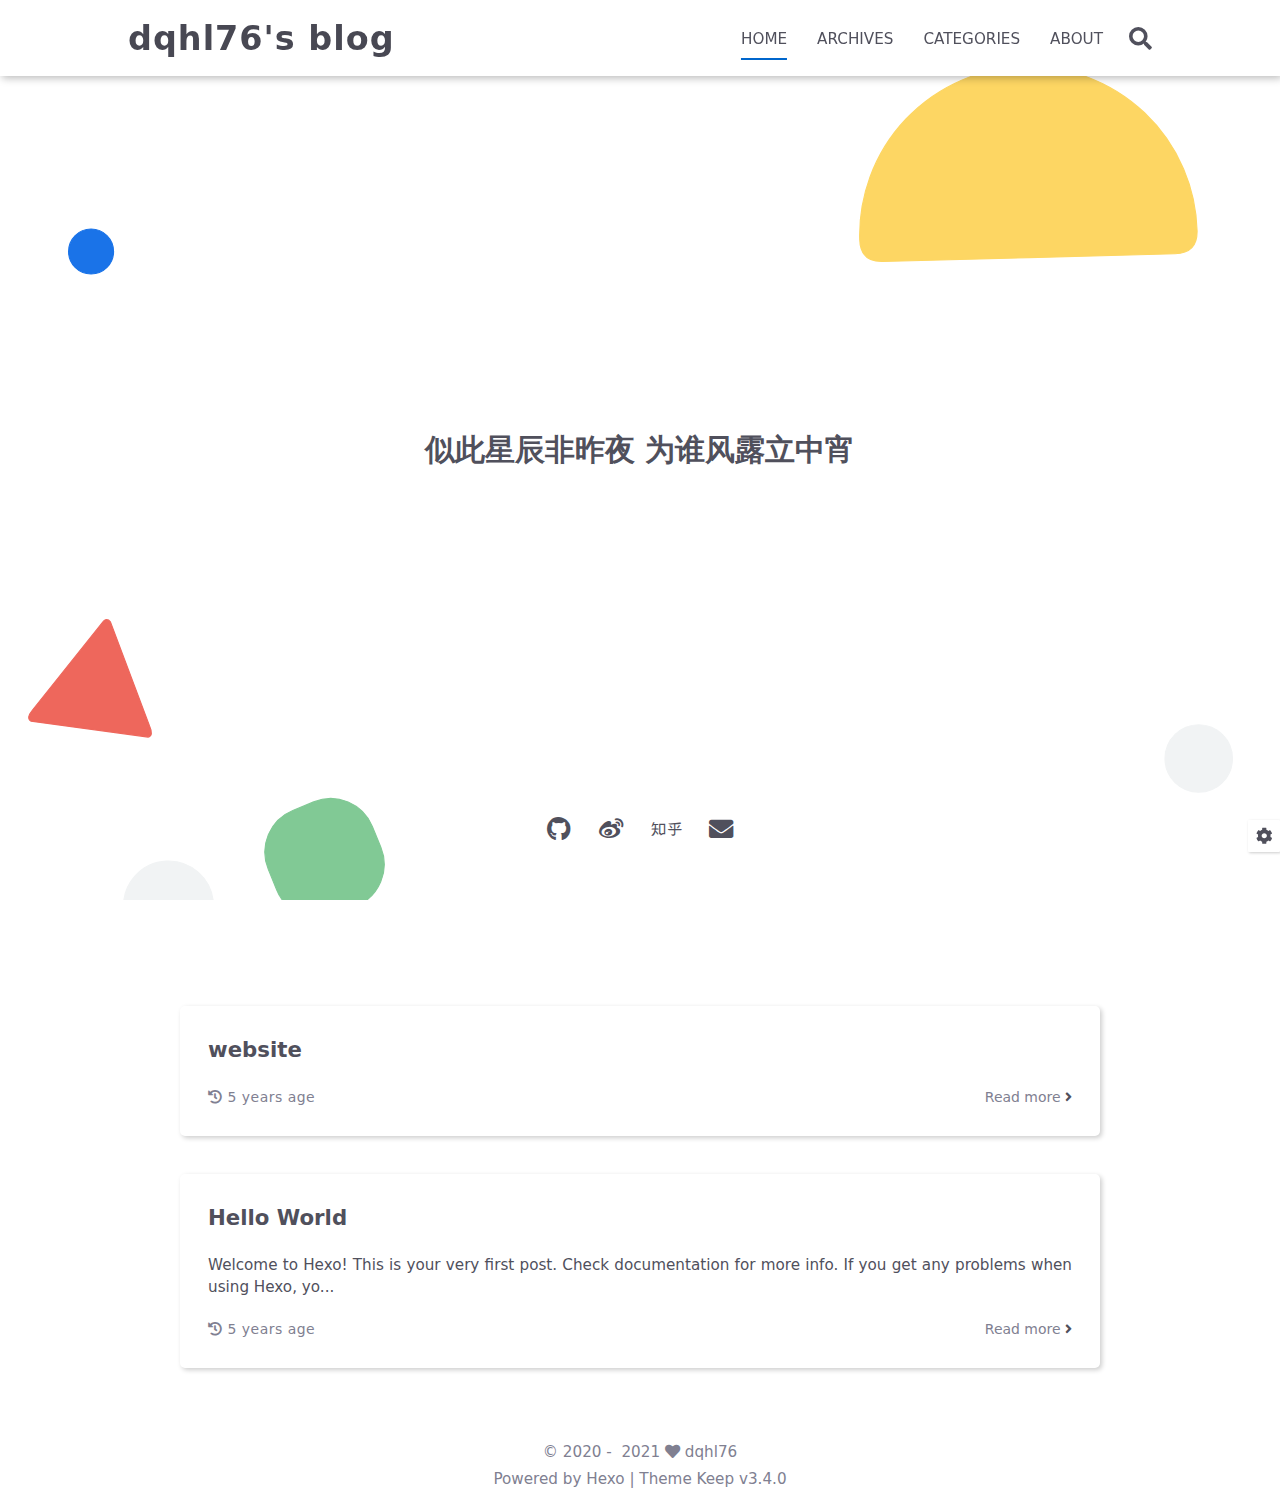
==== index.html @ 0fde0738 "Site updated: 2021-01-29 11:10:51" ====
<!DOCTYPE html>
<html lang="zh">
<head>
    <meta charset="utf-8">
    <meta name="viewport" content="width=device-width, initial-scale=1, maximum-scale=1">
    <meta name="keywords" content="Hexo Theme Keep">
    <meta name="description" content="Hexo Theme Keep">
    <meta name="author" content="dqhl76">
    
    <title>
        
        dqhl76&#39;s blog
    </title>
    <link rel="stylesheet" href="/css/style.css">
    <link rel="shortcut icon" href="/images/avatar.svg">
    <link rel="stylesheet" href="/css/font-awesome.min.css">
    <script id="hexo-configurations">
    let KEEP = window.KEEP || {};
    KEEP.hexo_config = {"hostname":"dqhl76.com","root":"/","language":"zh","path":"search.json"};
    KEEP.theme_config = {"toc":{"enable":false,"number":false,"expand_all":false,"init_open":false},"style":{"primary_color":"#0066CC","avatar":"/images/avatar.svg","favicon":"/images/avatar.svg","article_img_align":"left","left_side_width":"260px","content_max_width":"920px","hover":{"shadow":true,"scale":true},"first_screen":{"enable":true,"background_img":"/images/bg.svg","description":"似此星辰非昨夜 为谁风露立中宵"},"scroll":{"progress_bar":{"enable":true},"percent":{"enable":true}}},"local_search":{"enable":true,"trigger":"auto","unescape":false,"preload":true},"code_copy":{"enable":true,"style":"mac"},"pjax":{"enable":false},"lazyload":{"enable":false},"version":"3.4.0"};
    KEEP.language_ago = {"second":"%s seconds ago","minute":"%s minutes ago","hour":"%s hours ago","day":"%s days age","week":"%s weeks age","month":"%s months age","year":"%s years age"};
  </script>
<meta name="generator" content="Hexo 5.3.0"><link rel="alternate" href="/atom.xml" title="dqhl's blog" type="application/atom+xml">
</head>


<body>
<div class="progress-bar-container">
    
        <span class="scroll-progress-bar"></span>
    

    
</div>


<main class="page-container">

    
        <div class="first-screen-container flex-center fade-in-down-animation">
    <div class="content flex-center">
        <div class="description">
            似此星辰非昨夜 为谁风露立中宵
        </div>
        
            <div class="s-icon-list">
                
                    
                        
                            <span class="s-icon-item github">
                                <a target="_blank" href="https://github.com/dqhl76/">
                                    <i class="fab fa-github"></i>
                                </a>
                            </span>
                        
                    
                
                    
                        
                            <span class="s-icon-item weibo">
                                <a target="_blank" href="https://weibo.com/u/6324147566">
                                    <i class="fab fa-weibo"></i>
                                </a>
                            </span>
                        
                    
                
                    
                        
                            <span class="s-icon-item zhihu">
                                <a target="_blank" href="https://www.zhihu.com/people/yue233">
                                    <i class="fab fa-zhihu"></i>
                                </a>
                            </span>
                        
                    
                
                    
                        
                            <span class="s-icon-item email">
                                <a href="mailto:dqhl76@gmail.com">
                                    <i class="fas fa-envelope"></i>
                                </a>
                            </span>
                        
                    
                
            </div>
        
    </div>
</div>

    

    <div class="page-main-content">

        <div class="page-main-content-top">
            <header class="header-wrapper">

    <div class="header-content has-first-screen">
        <div class="left">
            <a class="logo-title" href="/">
                dqhl76&#39;s blog
            </a>
        </div>

        <div class="right">
            <div class="pc">
                <ul class="menu-list">
                    
                        <li class="menu-item">
                            <a class="active"
                               href="/"
                            >
                                HOME
                            </a>
                        </li>
                    
                        <li class="menu-item">
                            <a class=""
                               href="/archives"
                            >
                                ARCHIVES
                            </a>
                        </li>
                    
                        <li class="menu-item">
                            <a class=""
                               href="/categories"
                            >
                                CATEGORIES
                            </a>
                        </li>
                    
                        <li class="menu-item">
                            <a class=""
                               href="/about"
                            >
                                ABOUT
                            </a>
                        </li>
                    
                    
                        <li class="menu-item search search-popup-trigger">
                            <i class="fas fa-search"></i>
                        </li>
                    
                </ul>
            </div>
            <div class="mobile">
                
                    <div class="icon-item search search-popup-trigger"><i class="fas fa-search"></i></div>
                
                <div class="icon-item menu-bar">
                    <div class="menu-bar-middle"></div>
                </div>
            </div>
        </div>
    </div>

    <div class="header-drawer">
        <ul class="drawer-menu-list">
            
                <li class="drawer-menu-item flex-center">
                    <a class="active"
                       href="/">HOME</a>
                </li>
            
                <li class="drawer-menu-item flex-center">
                    <a class=""
                       href="/archives">ARCHIVES</a>
                </li>
            
                <li class="drawer-menu-item flex-center">
                    <a class=""
                       href="/categories">CATEGORIES</a>
                </li>
            
                <li class="drawer-menu-item flex-center">
                    <a class=""
                       href="/about">ABOUT</a>
                </li>
            
        </ul>
    </div>

    <div class="window-mask"></div>

</header>


        </div>

        <div class="page-main-content-middle">

            <div class="main-content">

                
                    <div class="home-content-container fade-in-down-animation">
    <ul class="home-article-list">
        
            <li class="home-article-item">

                

                <h3 class="home-article-title">
                    <a href="/2021/01/29/website/">
                        website
                    </a>
                </h3>

                <div class="home-article-content markdown-body">
                    
                        
                    
                </div>

                <div class="home-article-meta-info-container">
    <div class="home-article-meta-info">
        <span><i class="fas fa-history"></i>&nbsp;<span class="home-article-date" data-date="Fri Jan 29 2021 10:11:56 GMT+0800">2021-01-29</span></span>
        
        
    </div>

    <a href="/2021/01/29/website/">Read more&nbsp;<i class="fas fa-angle-right"></i></a>
</div>

            </li>
        
            <li class="home-article-item">

                

                <h3 class="home-article-title">
                    <a href="/2021/01/29/hello-world/">
                        Hello World
                    </a>
                </h3>

                <div class="home-article-content markdown-body">
                    
                        Welcome to Hexo! This is your very first post. Check documentation for more info. If you get any problems when using Hexo, yo...
                    
                </div>

                <div class="home-article-meta-info-container">
    <div class="home-article-meta-info">
        <span><i class="fas fa-history"></i>&nbsp;<span class="home-article-date" data-date="Fri Jan 29 2021 10:10:22 GMT+0800">2021-01-29</span></span>
        
        
    </div>

    <a href="/2021/01/29/hello-world/">Read more&nbsp;<i class="fas fa-angle-right"></i></a>
</div>

            </li>
        
    </ul>

    <div class="home-paginator">
        <div class="paginator">
    

    
</div>

    </div>
</div>


                
            </div>

        </div>

        <div class="page-main-content-bottom">
            <footer class="footer">
    <div class="info-container">
        <div class="copyright-info info-item">
            &copy;
            
              <span>2020</span>&nbsp;-&nbsp;
            
            2021&nbsp;<i class="fas fa-heart icon-animate"></i>&nbsp;<a href="/">dqhl76</a>
        </div>
        
        <div class="theme-info info-item">
            Powered by <a target="_blank" href="https://hexo.io">Hexo</a>&nbsp;|&nbsp;Theme&nbsp;<a class="theme-version" target="_blank" href="https://github.com/XPoet/hexo-theme-keep">Keep v3.4.0</a>
        </div>
        

    </div>
</footer>

        </div>
    </div>

    

    <div class="right-bottom-side-tools">
        <div class="side-tools-container">
    <ul class="side-tools-list">
        <li class="tools-item tool-font-adjust-plus flex-center">
            <i class="fas fa-search-plus"></i>
        </li>

        <li class="tools-item tool-font-adjust-minus flex-center">
            <i class="fas fa-search-minus"></i>
        </li>

        <li class="tools-item tool-expand-width flex-center">
            <i class="fas fa-arrows-alt-h"></i>
        </li>

        <li class="tools-item tool-dark-light-toggle flex-center">
            <i class="fas fa-moon"></i>
        </li>

        <!-- rss -->
        
            <li class="tools-item rss flex-center">
                <a class="flex-center"
                   href="/atom.xml"
                   target="_blank"
                >
                    <i class="fas fa-rss"></i>
                </a>
            </li>
        

        

        <li class="tools-item tool-scroll-to-bottom flex-center">
            <i class="fas fa-arrow-down"></i>
        </li>
    </ul>

    <ul class="exposed-tools-list">
        <li class="tools-item tool-toggle-show flex-center">
            <i class="fas fa-cog fa-spin"></i>
        </li>
        
            <li class="tools-item tool-scroll-to-top flex-center">
                <i class="arrow-up fas fa-arrow-up"></i>
                <span class="percent"></span>
            </li>
        
    </ul>
</div>

    </div>

    

    <div class="image-viewer-container">
    <img src="">
</div>


    
        <div class="search-pop-overlay">
    <div class="popup search-popup">
        <div class="search-header">
          <span class="search-input-field-pre">
            <i class="fas fa-keyboard"></i>
          </span>
            <div class="search-input-container">
                <input autocomplete="off"
                       autocorrect="off"
                       autocapitalize="off"
                       placeholder="Search..."
                       spellcheck="false"
                       type="search"
                       class="search-input"
                >
            </div>
            <span class="popup-btn-close">
                <i class="fas fa-times"></i>
            </span>
        </div>
        <div id="search-result">
            <div id="no-result">
                <i class="fas fa-spinner fa-pulse fa-5x fa-fw"></i>
            </div>
        </div>
    </div>
</div>

    

</main>




<script src="/js/utils.js"></script><script src="/js/main.js"></script><script src="/js/header-shrink.js"></script><script src="/js/back2top.js"></script><script src="/js/dark-light-toggle.js"></script>


    <script src="/js/local-search.js"></script>



    <script src="/js/code-copy.js"></script>




<div class="post-scripts">
    
</div>



</body>
</html>
---- css/style.css ----
:root {
  --background-color: #fff;
  --second-background-color: #f7f7f7;
  --primary-color: #06c;
  --first-text-color: #484853;
  --second-text-color: #4c4c57;
  --third-text-color: #808091;
  --fourth-text-color: #ededef;
  --default-text-color: #50505c;
  --border-color: #b3b3b3;
  --selection-color: #0075eb;
  --shadow-color: rgba(0,0,0,0.2);
  --shadow-hover-color: rgba(0,0,0,0.28);
  --scrollbar-color: #505050;
  --scroll-bar-bg-color: #e6e6e6;
  --link-color: #484853;
  --copyright-info-color: #c03;
  --avatar-background-color: #06c;
  --pjax-progress-bar-color: linear-gradient(45deg, #f10006, #ef5b00, #e59c01, #19ca05, #00cab5, #0264c8, #c303c3);
}
@media (prefers-color-scheme: light) {
  :root {
    --background-color: #fff;
    --second-background-color: #f7f7f7;
    --primary-color: #06c;
    --first-text-color: #484853;
    --second-text-color: #4c4c57;
    --third-text-color: #808091;
    --fourth-text-color: #ededef;
    --default-text-color: #50505c;
    --border-color: #b3b3b3;
    --selection-color: #0075eb;
    --shadow-color: rgba(0,0,0,0.2);
    --shadow-hover-color: rgba(0,0,0,0.28);
    --scrollbar-color: #505050;
    --scroll-bar-bg-color: #e6e6e6;
    --link-color: #484853;
    --copyright-info-color: #c03;
    --avatar-background-color: #06c;
    --pjax-progress-bar-color: linear-gradient(45deg, #f10006, #ef5b00, #e59c01, #19ca05, #00cab5, #0264c8, #c303c3);
  }
}
@media (prefers-color-scheme: dark) {
  :root {
    --background-color: #383940;
    --second-background-color: #32333a;
    --primary-color: #06c;
    --first-text-color: #d2d2d7;
    --second-text-color: #cbcbd1;
    --third-text-color: #9595a2;
    --fourth-text-color: #242429;
    --default-text-color: #bebec6;
    --border-color: #5c5e6a;
    --selection-color: #0075eb;
    --shadow-color: rgba(128,128,128,0.2);
    --shadow-hover-color: rgba(128,128,128,0.28);
    --scrollbar-color: #303030;
    --scroll-bar-bg-color: #4a4c55;
    --link-color: #c5c5cc;
    --copyright-info-color: #a30029;
    --avatar-background-color: #005cb8;
    --pjax-progress-bar-color: linear-gradient(45deg, #ea404a, #ea722f, #e9a71f, #67e559, #18ecec, #1b85f1, #ee1dee);
  }
}
.light-mode {
  --background-color: #fff;
  --second-background-color: #f7f7f7;
  --primary-color: #06c;
  --first-text-color: #484853;
  --second-text-color: #4c4c57;
  --third-text-color: #808091;
  --fourth-text-color: #ededef;
  --default-text-color: #50505c;
  --border-color: #b3b3b3;
  --selection-color: #0075eb;
  --shadow-color: rgba(0,0,0,0.2);
  --shadow-hover-color: rgba(0,0,0,0.28);
  --scrollbar-color: #505050;
  --scroll-bar-bg-color: #e6e6e6;
  --link-color: #484853;
  --copyright-info-color: #c03;
  --avatar-background-color: #06c;
  --pjax-progress-bar-color: linear-gradient(45deg, #f10006, #ef5b00, #e59c01, #19ca05, #00cab5, #0264c8, #c303c3);
}
.dark-mode {
  --background-color: #383940;
  --second-background-color: #32333a;
  --primary-color: #06c;
  --first-text-color: #d2d2d7;
  --second-text-color: #cbcbd1;
  --third-text-color: #9595a2;
  --fourth-text-color: #242429;
  --default-text-color: #bebec6;
  --border-color: #5c5e6a;
  --selection-color: #0075eb;
  --shadow-color: rgba(128,128,128,0.2);
  --shadow-hover-color: rgba(128,128,128,0.28);
  --scrollbar-color: #303030;
  --scroll-bar-bg-color: #4a4c55;
  --link-color: #c5c5cc;
  --copyright-info-color: #a30029;
  --avatar-background-color: #005cb8;
  --pjax-progress-bar-color: linear-gradient(45deg, #ea404a, #ea722f, #e9a71f, #67e559, #18ecec, #1b85f1, #ee1dee);
}
.fade-in-down-animation {
  animation-fill-mode: both;
  animation-duration: 0.8s;
  animation-name: fade-in-down;
}
.title-hover-animation {
  display: inline-block;
  position: relative;
  border-bottom: none;
  line-height: 1.3;
  vertical-align: top;
  color: var(--second-text-color);
}
.title-hover-animation::before {
  content: "";
  position: absolute;
  width: 100%;
  height: 2px;
  bottom: -4px;
  left: 0;
  background-color: var(--second-text-color);
  visibility: hidden;
  transform: scaleX(0);
  transition-property: color, background, box-shadow, border-color, visibility, transform;
  transition-delay: 0s, 0s, 0s, 0s, 0s, 0s;
  transition-duration: 0.2s, 0.2s, 0.2s, 0.2s, 0.2s, 0.2s;
  transition-timing-function: ease, ease, ease, ease, ease-in-out, ease-in-out;
}
.title-hover-animation:hover::before {
  visibility: visible;
  transform: scaleX(1);
}
@-moz-keyframes fade-in-down {
  0% {
    opacity: 0;
    transform: translateY(-20px);
  }
  100% {
    opacity: 1;
    transform: translateY(0);
  }
}
@-webkit-keyframes fade-in-down {
  0% {
    opacity: 0;
    transform: translateY(-20px);
  }
  100% {
    opacity: 1;
    transform: translateY(0);
  }
}
@-o-keyframes fade-in-down {
  0% {
    opacity: 0;
    transform: translateY(-20px);
  }
  100% {
    opacity: 1;
    transform: translateY(0);
  }
}
@keyframes fade-in-down {
  0% {
    opacity: 0;
    transform: translateY(-20px);
  }
  100% {
    opacity: 1;
    transform: translateY(0);
  }
}
@-moz-keyframes icon-animate {
  0%, 100% {
    transform: scale(1);
  }
  10%, 30% {
    transform: scale(0.88);
  }
  20%, 40%, 60%, 80% {
    transform: scale(1.08);
  }
  50%, 70% {
    transform: scale(1.08);
  }
}
@-webkit-keyframes icon-animate {
  0%, 100% {
    transform: scale(1);
  }
  10%, 30% {
    transform: scale(0.88);
  }
  20%, 40%, 60%, 80% {
    transform: scale(1.08);
  }
  50%, 70% {
    transform: scale(1.08);
  }
}
@-o-keyframes icon-animate {
  0%, 100% {
    transform: scale(1);
  }
  10%, 30% {
    transform: scale(0.88);
  }
  20%, 40%, 60%, 80% {
    transform: scale(1.08);
  }
  50%, 70% {
    transform: scale(1.08);
  }
}
@keyframes icon-animate {
  0%, 100% {
    transform: scale(1);
  }
  10%, 30% {
    transform: scale(0.88);
  }
  20%, 40%, 60%, 80% {
    transform: scale(1.08);
  }
  50%, 70% {
    transform: scale(1.08);
  }
}
* {
  transition-property: color, background, box-shadow, border-color;
  transition-delay: 0s, 0s, 0s, 0s;
  transition-duration: 0.2s, 0.2s, 0.2s, 0.2s;
  transition-timing-function: ease, ease, ease, ease;
}
*::-webkit-scrollbar {
  width: 6px;
  height: 6px;
  transition: all 0.2s ease;
}
*::-webkit-scrollbar-thumb {
  background: var(--scrollbar-color);
}
*::-webkit-scrollbar-track {
  background: var(--scroll-bar-bg-color);
}
html,
body {
  margin: 0;
  padding: 0;
  color: var(--default-text-color);
  background: var(--background-color);
  font-family: Optima-Regular, Optima, -apple-system, system-ui, Segoe UI, Roboto, Ubuntu, Cantarell, Noto Sans, sans-serif, BlinkMacSystemFont, Helvetica Neue, PingFang SC, Hiragino Sans GB, Microsoft YaHei, Arial;
  font-weight: 400;
  font-size: 15.2px;
  line-height: 22px;
}
html::-webkit-scrollbar,
body::-webkit-scrollbar {
  width: 8px;
  height: 6px;
}
@media (max-width: 780px) {
  html,
  body {
    font-size: 14.591999999999999px;
    line-height: 21.119999999999997px;
  }
}
@media (max-width: 500px) {
  html,
  body {
    font-size: 13.68px;
    line-height: 19.8px;
  }
}
::selection {
  background: var(--selection-color);
  color: #fff;
}
ul,
ol,
li {
  padding: 0;
  margin: 0;
  list-style: none;
}
a {
  text-decoration: none;
  color: var(--default-text-color);
}
a i,
a span {
  color: var(--default-text-color);
}
a:hover,
a:active {
  text-decoration: none !important;
  color: var(--primary-color);
}
a:hover i,
a:active i,
a:hover span,
a:active span {
  color: var(--primary-color);
}
img[lazyload] {
  padding: 10px;
  margin: 20px auto !important;
  cursor: not-allowed;
  pointer-events: none;
}
button {
  padding: 0;
  margin: 0;
  border: 0;
  outline: none;
  cursor: pointer;
  background: transparent;
}
.btn {
  display: inline-block;
  position: relative;
  text-align: center;
  cursor: pointer;
  white-space: nowrap;
  border-radius: 5px;
  padding: 8px 16px;
  background: var(--background-color);
  box-shadow: 2px 2px 5px var(--shadow-color);
  transition-property: color, background, box-shadow, border-color, transform;
  transition-delay: 0s, 0s, 0s, 0s, 0s;
  transition-duration: 0.2s, 0.2s, 0.2s, 0.2s, 0.2s;
  transition-timing-function: ease, ease, ease, ease, linear;
}
.btn:hover {
  transform: scaleX(1.06) scaleY(1.06);
  box-shadow: 2px 2px 8px var(--shadow-hover-color);
}
.btn:hover {
  color: var(--background-color);
  background: var(--primary-color);
}
.flex-center {
  display: flex;
  justify-content: center;
  align-items: center;
}
.clear {
  clear: both;
}
.markdown-body {
  font-size: 1rem;
}
.markdown-body blockquote {
  box-sizing: border-box;
  border-left: 5px solid var(--default-text-color);
  margin: 20px 0;
  color: var(--default-text-color);
  background: var(--second-background-color);
}
.markdown-body blockquote p {
  padding: 5px 5px 5px 10px;
}
.markdown-body p {
  line-height: 2;
  color: var(--default-text-color);
}
.markdown-body a {
  position: relative;
  outline: 0;
  text-decoration: none;
  overflow-wrap: break-word;
  cursor: pointer;
  border-bottom: 1px solid var(--third-text-color);
  box-sizing: border-box;
  padding-bottom: 2px;
}
.markdown-body a .fas,
.markdown-body a .far,
.markdown-body a fab {
  margin-left: 6px;
  position: relative;
  color: var(--third-text-color);
}
.markdown-body a:hover {
  text-decoration: underline;
}
.markdown-body a:hover::after {
  background: var(--primary-color);
}
.markdown-body strong {
  color: var(--default-text-color);
}
.markdown-body em {
  color: var(--default-text-color);
}
.markdown-body ul > li,
.markdown-body ol > li {
  margin-left: 16px;
  line-height: 2rem;
}
.markdown-body ul li {
  list-style: disc;
}
.markdown-body ul li ul li {
  list-style: circle;
}
.markdown-body ul li ul li ul li {
  list-style: square;
}
.markdown-body ol li {
  list-style: decimal;
}
.markdown-body ol li ol li {
  list-style: upper-alpha;
}
.markdown-body ol li ol li ol li {
  list-style: upper-roman;
}
.markdown-body li {
  color: var(--default-text-color);
}
.markdown-body h1,
.markdown-body h2,
.markdown-body h3,
.markdown-body h4,
.markdown-body h5,
.markdown-body h6 {
  color: var(--second-text-color);
  line-height: 1.5;
}
@media (max-width: 780px) {
  .markdown-body h1,
  .markdown-body h2,
  .markdown-body h3,
  .markdown-body h4,
  .markdown-body h5,
  .markdown-body h6 {
    line-height: 1.25;
  }
}
.markdown-body h1 {
  font-size: 1.8rem;
  font-weight: 600;
}
@media (max-width: 780px) {
  .markdown-body h1 {
    font-size: 1.7rem;
  }
}
.markdown-body h2 {
  font-size: 1.7rem;
  font-weight: 600;
}
@media (max-width: 780px) {
  .markdown-body h2 {
    font-size: 1.6rem;
  }
}
.markdown-body h3 {
  font-size: 1.6rem;
  font-weight: 550;
}
@media (max-width: 780px) {
  .markdown-body h3 {
    font-size: 1.5rem;
  }
}
.markdown-body h4 {
  font-size: 1.5rem;
  font-weight: 550;
}
@media (max-width: 780px) {
  .markdown-body h4 {
    font-size: 1.4rem;
  }
}
.markdown-body h5 {
  font-size: 1.28rem;
  font-weight: 500;
}
@media (max-width: 780px) {
  .markdown-body h5 {
    font-size: 1.18rem;
  }
}
.markdown-body h6 {
  font-size: 1.2rem;
  font-weight: 500;
  line-height: 1.2;
}
@media (max-width: 780px) {
  .markdown-body h6 {
    font-size: 1.1rem;
    line-height: 1.1;
  }
}
.markdown-body img {
  box-sizing: border-box;
  max-width: 100%;
  cursor: zoom-in;
  display: block;
  box-shadow: 0 0 2px var(--shadow-color);
  transition-property: color, background, box-shadow, border-color, padding, margin;
  transition-delay: 0s, 0s, 0s, 0s, 0s, 0s;
  transition-duration: 0.2s, 0.2s, 0.2s, 0.2s, 0.2s, 0.2s;
  transition-timing-function: ease, ease, ease, ease, linear, linear;
  margin: 10px 0 2px;
}
.markdown-body > table {
  border-spacing: 0;
  border-collapse: collapse;
  width: 100%;
  overflow: auto;
}
.markdown-body > table td,
.markdown-body > table th {
  padding: 0;
}
.markdown-body > table th {
  font-weight: 600;
}
.markdown-body > table td,
.markdown-body > table th {
  padding: 6px 13px;
  border: 1px solid var(--border-color);
}
.markdown-body > table tr {
  background-color: var(--background-color);
  border: 1px solid var(--fourth-text-color);
}
.markdown-body > table tr:nth-child(2n) {
  background-color: var(--second-background-color);
}
:root {
  --background-color: #fff;
  --second-background-color: #f7f7f7;
  --primary-color: #06c;
  --first-text-color: #484853;
  --second-text-color: #4c4c57;
  --third-text-color: #808091;
  --fourth-text-color: #ededef;
  --default-text-color: #50505c;
  --border-color: #b3b3b3;
  --selection-color: #0075eb;
  --shadow-color: rgba(0,0,0,0.2);
  --shadow-hover-color: rgba(0,0,0,0.28);
  --scrollbar-color: #505050;
  --scroll-bar-bg-color: #e6e6e6;
  --link-color: #484853;
  --copyright-info-color: #c03;
  --avatar-background-color: #06c;
  --pjax-progress-bar-color: linear-gradient(45deg, #f10006, #ef5b00, #e59c01, #19ca05, #00cab5, #0264c8, #c303c3);
}
@media (prefers-color-scheme: light) {
  :root {
    --background-color: #fff;
    --second-background-color: #f7f7f7;
    --primary-color: #06c;
    --first-text-color: #484853;
    --second-text-color: #4c4c57;
    --third-text-color: #808091;
    --fourth-text-color: #ededef;
    --default-text-color: #50505c;
    --border-color: #b3b3b3;
    --selection-color: #0075eb;
    --shadow-color: rgba(0,0,0,0.2);
    --shadow-hover-color: rgba(0,0,0,0.28);
    --scrollbar-color: #505050;
    --scroll-bar-bg-color: #e6e6e6;
    --link-color: #484853;
    --copyright-info-color: #c03;
    --avatar-background-color: #06c;
    --pjax-progress-bar-color: linear-gradient(45deg, #f10006, #ef5b00, #e59c01, #19ca05, #00cab5, #0264c8, #c303c3);
  }
}
@media (prefers-color-scheme: dark) {
  :root {
    --background-color: #383940;
    --second-background-color: #32333a;
    --primary-color: #06c;
    --first-text-color: #d2d2d7;
    --second-text-color: #cbcbd1;
    --third-text-color: #9595a2;
    --fourth-text-color: #242429;
    --default-text-color: #bebec6;
    --border-color: #5c5e6a;
    --selection-color: #0075eb;
    --shadow-color: rgba(128,128,128,0.2);
    --shadow-hover-color: rgba(128,128,128,0.28);
    --scrollbar-color: #303030;
    --scroll-bar-bg-color: #4a4c55;
    --link-color: #c5c5cc;
    --copyright-info-color: #a30029;
    --avatar-background-color: #005cb8;
    --pjax-progress-bar-color: linear-gradient(45deg, #ea404a, #ea722f, #e9a71f, #67e559, #18ecec, #1b85f1, #ee1dee);
  }
}
.light-mode {
  --background-color: #fff;
  --second-background-color: #f7f7f7;
  --primary-color: #06c;
  --first-text-color: #484853;
  --second-text-color: #4c4c57;
  --third-text-color: #808091;
  --fourth-text-color: #ededef;
  --default-text-color: #50505c;
  --border-color: #b3b3b3;
  --selection-color: #0075eb;
  --shadow-color: rgba(0,0,0,0.2);
  --shadow-hover-color: rgba(0,0,0,0.28);
  --scrollbar-color: #505050;
  --scroll-bar-bg-color: #e6e6e6;
  --link-color: #484853;
  --copyright-info-color: #c03;
  --avatar-background-color: #06c;
  --pjax-progress-bar-color: linear-gradient(45deg, #f10006, #ef5b00, #e59c01, #19ca05, #00cab5, #0264c8, #c303c3);
}
.dark-mode {
  --background-color: #383940;
  --second-background-color: #32333a;
  --primary-color: #06c;
  --first-text-color: #d2d2d7;
  --second-text-color: #cbcbd1;
  --third-text-color: #9595a2;
  --fourth-text-color: #242429;
  --default-text-color: #bebec6;
  --border-color: #5c5e6a;
  --selection-color: #0075eb;
  --shadow-color: rgba(128,128,128,0.2);
  --shadow-hover-color: rgba(128,128,128,0.28);
  --scrollbar-color: #303030;
  --scroll-bar-bg-color: #4a4c55;
  --link-color: #c5c5cc;
  --copyright-info-color: #a30029;
  --avatar-background-color: #005cb8;
  --pjax-progress-bar-color: linear-gradient(45deg, #ea404a, #ea722f, #e9a71f, #67e559, #18ecec, #1b85f1, #ee1dee);
}
:root {
  --code-foreground: #535360;
  --code-background: #f2f2f2;
  --highlight-background: #fafafa;
  --highlight-foreground: #535360;
  --highlight-comment: #8e908c;
  --highlight-red: #c82829;
  --highlight-orange: #f5871f;
  --highlight-yellow: #eab700;
  --highlight-green: #718c00;
  --highlight-aqua: #3e999f;
  --highlight-blue: #4271ae;
  --highlight-purple: #8959a8;
  --highlight-gutter-color: #585865;
  --highlight-gutter-bg-color: #f2f2f2;
}
@media (prefers-color-scheme: light) {
  :root {
    --code-foreground: #535360;
    --code-background: #f2f2f2;
    --highlight-background: #fafafa;
    --highlight-foreground: #535360;
    --highlight-comment: #8e908c;
    --highlight-red: #c82829;
    --highlight-orange: #f5871f;
    --highlight-yellow: #eab700;
    --highlight-green: #718c00;
    --highlight-aqua: #3e999f;
    --highlight-blue: #4271ae;
    --highlight-purple: #8959a8;
    --highlight-gutter-color: #585865;
    --highlight-gutter-bg-color: #f2f2f2;
  }
}
@media (prefers-color-scheme: dark) {
  :root {
    --code-foreground: #bfbfc7;
    --code-background: #32333a;
    --highlight-background: #34343b;
    --highlight-foreground: #bfbfc7;
    --highlight-comment: #969896;
    --highlight-red: #c66;
    --highlight-orange: #de935f;
    --highlight-yellow: #f0c674;
    --highlight-green: #b5bd68;
    --highlight-aqua: #8abeb7;
    --highlight-blue: #81a2be;
    --highlight-purple: #b294bb;
    --highlight-gutter-color: #c1c1c9;
    --highlight-gutter-bg-color: #32333a;
  }
}
.light-mode {
  --code-foreground: #535360;
  --code-background: #f2f2f2;
  --highlight-background: #fafafa;
  --highlight-foreground: #535360;
  --highlight-comment: #8e908c;
  --highlight-red: #c82829;
  --highlight-orange: #f5871f;
  --highlight-yellow: #eab700;
  --highlight-green: #718c00;
  --highlight-aqua: #3e999f;
  --highlight-blue: #4271ae;
  --highlight-purple: #8959a8;
  --highlight-gutter-color: #585865;
  --highlight-gutter-bg-color: #f2f2f2;
}
.dark-mode {
  --code-foreground: #bfbfc7;
  --code-background: #32333a;
  --highlight-background: #34343b;
  --highlight-foreground: #bfbfc7;
  --highlight-comment: #969896;
  --highlight-red: #c66;
  --highlight-orange: #de935f;
  --highlight-yellow: #f0c674;
  --highlight-green: #b5bd68;
  --highlight-aqua: #8abeb7;
  --highlight-blue: #81a2be;
  --highlight-purple: #b294bb;
  --highlight-gutter-color: #c1c1c9;
  --highlight-gutter-bg-color: #32333a;
}
pre,
.highlight {
  overflow: auto;
  margin: 20px 0;
  padding: 0;
  font-size: 0.96rem;
  line-height: 1.5rem;
  color: var(--highlight-foreground);
  background: var(--highlight-background);
}
pre,
code {
  font-family: "Source Code Pro", consolas, Menlo;
}
code {
  padding: 5px;
  word-wrap: break-word;
  border-radius: 2px;
  font-size: 0.96rem;
  color: var(--code-foreground);
  background: var(--code-background);
}
pre {
  padding: 10px;
}
pre code {
  padding: 0;
  color: var(--highlight-foreground);
  background: none;
  text-shadow: none;
}
.highlight {
  border-radius: 1px;
}
.highlight pre {
  border: none;
  margin: 0;
  padding: 10px 0;
}
.highlight table {
  margin: 0;
  width: auto;
  border: none;
  border-spacing: unset;
}
.highlight td {
  border: none;
  padding: 0;
}
.highlight figcaption {
  font-size: 1rem;
  color: var(--highlight-foreground);
  line-height: 1rem;
  margin-bottom: 1rem;
}
.highlight figcaption a {
  float: right;
  color: var(--highlight-foreground);
}
.highlight figcaption a:hover {
  border-bottom-color: var(--highlight-foreground);
}
.highlight .gutter pre {
  padding-left: 10px;
  padding-right: 10px;
  color: var(--highlight-gutter-color);
  text-align: center;
  background-color: var(--highlight-gutter-bg-color);
}
.highlight .code pre {
  width: 100%;
  padding-left: 10px;
  padding-right: 10px;
  background-color: var(--highlight-background);
}
.highlight .line {
  height: 20px;
  color: var(--default-text-color);
}
.highlight .line .attr {
  color: var(--default-text-color);
}
.highlight .line .string {
  color: var(--default-text-color);
}
.gutter {
  -webkit-user-select: none;
  -moz-user-select: none;
  -ms-user-select: none;
  user-select: none;
}
.gist table {
  width: auto;
}
.gist table td {
  border: none;
}
pre .deletion {
  background: var(--highlight-deletion);
}
pre .addition {
  background: var(--highlight-addition);
}
pre .meta {
  color: var(--highlight-purple);
}
pre .comment {
  color: var(--highlight-comment);
}
pre .variable,
pre .attribute,
pre .tag,
pre .regexp,
pre .ruby .constant,
pre .xml .tag .title,
pre .xml .pi,
pre .xml .doctype,
pre .html .doctype,
pre .css .id,
pre .css .class,
pre .css .pseudo {
  color: var(--highlight-red);
}
pre .number,
pre .preprocessor,
pre .built_in,
pre .literal,
pre .params,
pre .constant,
pre .command {
  color: var(--highlight-orange);
}
pre .ruby .class .title,
pre .css .rules .attribute,
pre .string,
pre .value,
pre .inheritance,
pre .header,
pre .ruby .symbol,
pre .xml .cdata,
pre .special,
pre .number,
pre .formula {
  color: var(--highlight-green);
}
pre .title,
pre .css .hexcolor {
  color: var(--highlight-aqua);
}
pre .function,
pre .python .decorator,
pre .python .title,
pre .ruby .function .title,
pre .ruby .title .keyword,
pre .perl .sub,
pre .javascript .title,
pre .coffeescript .title {
  color: var(--highlight-blue);
}
pre .keyword,
pre .javascript .function {
  color: var(--highlight-purple);
}
.highlight-container {
  position: relative;
}
.highlight-container:hover .copy-btn,
.highlight-container .copy-btn:focus {
  opacity: 1;
}
.copy-btn {
  cursor: pointer;
  display: inline-block;
  font-weight: bold;
  line-height: 1.8;
  opacity: 0;
  outline: 0;
  padding: 2px 6px;
  position: absolute;
  vertical-align: middle;
  white-space: nowrap;
  font-size: 1rem;
  color: var(--default-text-color);
  -moz-user-select: none;
  -ms-user-select: none;
  -webkit-user-select: none;
  user-select: none;
  transition-property: color, background, box-shadow, border-color, opacity;
  transition-delay: 0s, 0s, 0s, 0s, 0s;
  transition-duration: 0.2s, 0.2s, 0.2s, 0.2s, 0.2s;
  transition-timing-function: ease, ease, ease, ease, ease-in-out;
  color: #fff;
  right: 2px;
  top: 2px;
}
.highlight-container {
  background: #21252b;
  border-radius: 5px;
  box-shadow: 0 10px 30px 0 rgba(0,0,0,0.4);
  padding-top: 20px;
  margin-top: 10px;
}
.highlight-container::before {
  background: #fc625d;
  border-radius: 50%;
  box-shadow: 20px 0 #fdbc40, 40px 0 #35cd4b;
  content: ' ';
  height: 12px;
  left: 12px;
  margin-top: -10px;
  position: absolute;
  width: 12px;
}
.page-container {
  position: relative;
  transition-property: color, background, box-shadow, border-color, padding-left;
  transition-delay: 0s, 0s, 0s, 0s, 0s;
  transition-duration: 0.2s, 0.2s, 0.2s, 0.2s, 0.3s;
  transition-timing-function: ease, ease, ease, ease, ease-out;
}
@media (max-width: 780px) {
  .page-container {
    padding-left: 0 !important;
  }
}
.page-container .page-main-content {
  padding-top: 76px;
  position: relative;
}
.header-shrink .page-container .page-main-content {
  padding-top: 54.72px;
}
@media (max-width: 780px) {
  .header-shrink .page-container .page-main-content {
    padding-top: 49.248px;
  }
}
@media (max-width: 500px) {
  .header-shrink .page-container .page-main-content {
    padding-top: 43.776px;
  }
}
@media (max-width: 780px) {
  .page-container .page-main-content {
    padding-top: 68.4px;
  }
}
@media (max-width: 500px) {
  .page-container .page-main-content {
    padding-top: 60.800000000000004px;
  }
}
.page-container .page-main-content .page-main-content-top {
  position: fixed;
  top: 0;
  right: 0;
  width: 100%;
  height: 76px;
  z-index: 1005;
  box-sizing: border-box;
  transition-property: color, background, box-shadow, border-color, transform, padding-left, height;
  transition-delay: 0s, 0s, 0s, 0s, 0s, 0s, 0s;
  transition-duration: 0.2s, 0.2s, 0.2s, 0.2s, 0.3s, 0.2s, 0.2s;
  transition-timing-function: ease, ease, ease, ease, ease-out, linear, ease;
}
.page-container .page-main-content .page-main-content-top.hide {
  transform: translateY(-105%);
}
.header-shrink .page-container .page-main-content .page-main-content-top {
  height: 54.72px;
}
@media (max-width: 780px) {
  .header-shrink .page-container .page-main-content .page-main-content-top {
    height: 49.248px;
  }
}
@media (max-width: 500px) {
  .header-shrink .page-container .page-main-content .page-main-content-top {
    height: 43.776px;
  }
}
@media (max-width: 780px) {
  .page-container .page-main-content .page-main-content-top {
    height: 68.4px;
    padding-left: 0 !important;
  }
}
@media (max-width: 500px) {
  .page-container .page-main-content .page-main-content-top {
    height: 60.800000000000004px;
  }
}
.page-container .page-main-content .page-main-content-middle {
  box-sizing: border-box;
  width: 100%;
  display: flex;
  justify-content: center;
  padding: 30px 0;
  background: var(--background-color);
}
@media (max-width: 780px) {
  .page-container .page-main-content .page-main-content-middle {
    padding: 24px 0;
  }
}
@media (max-width: 500px) {
  .page-container .page-main-content .page-main-content-middle {
    padding: 18px 0;
  }
}
.page-container .page-main-content .page-main-content-middle .main-content {
  position: relative;
  box-sizing: border-box;
  width: 80%;
  max-width: 920px;
  height: 100%;
}
@media (max-width: 780px) {
  .page-container .page-main-content .page-main-content-middle .main-content {
    width: 86%;
  }
}
@media (max-width: 500px) {
  .page-container .page-main-content .page-main-content-middle .main-content {
    width: 90%;
  }
}
.page-container .page-main-content .page-main-content-bottom {
  width: 100%;
}
.page-container .page-aside {
  position: fixed;
  top: 0;
  bottom: 0;
  left: -260px;
  width: 260px;
  height: 100%;
  z-index: 1006;
  overflow-y: auto;
  padding: 20px;
  box-sizing: border-box;
  background: var(--background-color);
  box-shadow: 2px 2px 5px var(--shadow-color);
  transition-property: color, background, box-shadow, border-color, left, transform;
  transition-delay: 0s, 0s, 0s, 0s, 0s, 0s;
  transition-duration: 0.2s, 0.2s, 0.2s, 0.2s, 0.3s, 0.2s;
  transition-timing-function: ease, ease, ease, ease, ease-out, linear;
}
.page-container .page-aside:hover {
  box-shadow: 2px 2px 8px var(--shadow-hover-color);
}
@media (max-width: 780px) {
  .page-container .page-aside {
    left: 0 !important;
    display: none !important;
  }
}
.page-container .post-tools {
  position: fixed;
  top: 106px;
  right: 30px;
  transition-property: color, background, box-shadow, border-color, top;
  transition-delay: 0s, 0s, 0s, 0s, 0s;
  transition-duration: 0.2s, 0.2s, 0.2s, 0.2s, 0.2s;
  transition-timing-function: ease, ease, ease, ease, ease;
}
.header-shrink .page-container .post-tools {
  top: 84.72px;
}
@media (max-width: 780px) {
  .header-shrink .page-container .post-tools {
    top: 79.24799999999999px;
  }
}
@media (max-width: 500px) {
  .header-shrink .page-container .post-tools {
    top: 73.77600000000001px;
  }
}
@media (max-width: 780px) {
  .page-container .post-tools {
    top: 98.4px;
    right: 10px;
    transform: scale(0.82);
    transform-origin: right top;
  }
}
@media (max-width: 500px) {
  .page-container .post-tools {
    top: 90.80000000000001px;
    right: 5px;
    transform: scale(0.72);
  }
}
.page-container .right-bottom-side-tools {
  position: fixed;
  bottom: 5%;
  right: 0;
}
.search-pop-overlay {
  position: fixed;
  display: flex;
  height: 100%;
  width: 100%;
  left: 0;
  top: 0;
  background: rgba(0,0,0,0);
  visibility: hidden;
  z-index: 1008;
  transition-property: color, background, box-shadow, border-color, visibility, background;
  transition-delay: 0s, 0s, 0s, 0s, 0s, 0s;
  transition-duration: 0.2s, 0.2s, 0.2s, 0.2s, 0.3s, 0.3s;
  transition-timing-function: ease, ease, ease, ease, ease, ease;
}
.search-pop-overlay.active {
  visibility: visible;
  background: rgba(0,0,0,0.35);
}
.search-pop-overlay.active .search-popup {
  transform: scale(1);
}
.search-pop-overlay .search-popup {
  background: var(--background-color);
  border-radius: 5px;
  height: 80%;
  width: 70%;
  margin: auto;
  transform: scale(0);
  z-index: 1006;
  transition-property: color, background, box-shadow, border-color, transform;
  transition-delay: 0s, 0s, 0s, 0s, 0s;
  transition-duration: 0.2s, 0.2s, 0.2s, 0.2s, 0.3s;
  transition-timing-function: ease, ease, ease, ease, ease;
}
@media (max-width: 780px) {
  .search-pop-overlay .search-popup {
    width: 80%;
  }
}
@media (max-width: 500px) {
  .search-pop-overlay .search-popup {
    width: 90%;
  }
}
.search-pop-overlay .search-popup .search-header {
  background: var(--fourth-text-color);
  border-top-left-radius: 2px;
  border-top-right-radius: 2px;
  display: flex;
  padding: 10px;
}
.search-pop-overlay .search-popup .search-header .search-input-field-pre,
.search-pop-overlay .search-popup .search-header .popup-btn-close {
  font-size: 1.2rem;
  padding: 0 10px;
  display: flex;
  align-items: center;
}
.search-pop-overlay .search-popup .search-header .search-input-field-pre {
  cursor: pointer;
  color: var(--third-text-color);
}
.search-pop-overlay .search-popup .search-header .popup-btn-close {
  color: var(--default-text-color);
}
.search-pop-overlay .search-popup .search-header .search-input-container {
  flex-grow: 1;
  padding: 2px;
}
.search-pop-overlay .search-popup .search-header .search-input-container .search-input {
  background: transparent;
  border: 0;
  outline: 0;
  width: 100%;
  font-size: 1.2rem;
  color: var(--default-text-color);
}
.search-pop-overlay .search-popup .search-header .search-input-container .search-input::-webkit-search-cancel-button {
  display: none;
}
.search-pop-overlay .search-popup .search-header .popup-btn-close {
  cursor: pointer;
}
.search-pop-overlay .search-popup .search-header .popup-btn-close:hover .fas,
.search-pop-overlay .search-popup .search-header .popup-btn-close far,
.search-pop-overlay .search-popup .search-header .popup-btn-close fab {
  color: var(--first-text-color);
}
.search-pop-overlay .search-popup #search-result {
  display: flex;
  height: calc(100% - 55px);
  overflow: auto;
  padding: 5px 25px;
}
.search-pop-overlay .search-popup #search-result .search-result-list {
  width: 100%;
  height: 100%;
  font-size: 1rem;
}
.search-pop-overlay .search-popup #search-result .search-result-list li {
  border-bottom: 1px dashed var(--border-color);
  padding: 10px 0;
  margin: 10px 0;
  box-sizing: border-box;
}
.search-pop-overlay .search-popup #search-result .search-result-list li:last-child {
  border-bottom: none;
}
.search-pop-overlay .search-popup #search-result .search-result-list li .search-result-title {
  position: relative;
  font-weight: bold;
  margin-bottom: 10px;
  padding-left: 16px;
  display: flex;
  align-items: center;
}
.search-pop-overlay .search-popup #search-result .search-result-list li .search-result-title::after {
  content: '';
  position: absolute;
  width: 5px;
  height: 5px;
  border-radius: 50%;
  top: 50%;
  transform: translateY(-50%);
  left: 0;
  background: var(--default-text-color);
}
.search-pop-overlay .search-popup #search-result .search-result-list li .search-result {
  line-height: 2rem;
  margin: 0;
  padding-left: 16px;
  word-wrap: break-word;
}
.search-pop-overlay .search-popup #search-result .search-result-list li a:hover {
  color: var(--default-text-color);
}
.search-pop-overlay .search-popup #search-result .search-result-list li .search-keyword {
  border-bottom: 1px dashed var(--primary-color);
  color: var(--primary-color);
  font-weight: bold;
}
.search-pop-overlay .search-popup #search-result #no-result {
  color: var(--third-text-color);
  margin: auto;
}
.post-toc-wrap {
  width: 100%;
  font-size: 0.92rem;
  box-sizing: border-box;
}
.post-toc-wrap .post-toc ol {
  list-style: none;
  margin: 0;
  padding: 0 2px 12px 10px;
  text-align: left;
}
.post-toc-wrap .post-toc ol:last-child {
  padding-bottom: 0;
}
.post-toc-wrap .post-toc ol > ol {
  padding-left: 0;
}
.post-toc-wrap .post-toc ol a {
  transition-property: all;
}
.post-toc-wrap .post-toc .nav-item {
  line-height: 1.8;
  overflow: hidden;
  text-overflow: ellipsis;
  white-space: nowrap;
}
.post-toc-wrap .post-toc .nav .nav-child {
  display: none;
}
.post-toc-wrap .post-toc .nav .active > .nav-child {
  display: block;
}
.post-toc-wrap .post-toc .nav .active-current > .nav-child {
  display: block;
}
.post-toc-wrap .post-toc .nav .active-current > .nav-child > .nav-item {
  display: block;
}
.post-toc-wrap .post-toc .nav .nav-number,
.post-toc-wrap .post-toc .nav .nav-text {
  color: var(--default-text-color);
}
.post-toc-wrap .post-toc .nav .active > a .nav-number,
.post-toc-wrap .post-toc .nav .active > a .nav-text {
  color: var(--primary-color);
}
.post-toc-wrap .post-toc .nav .active-current > a .nav-number,
.post-toc-wrap .post-toc .nav .active-current > a .nav-text {
  color: var(--primary-color);
}
.comments-container {
  display: inline-block;
  margin-top: 30px;
  width: 100%;
}
.comments-container #comment-anchor {
  width: 100%;
  height: 10px;
}
.comments-container .comment-area-title {
  width: 100%;
  margin: 10px 0;
  font-size: 1.38rem;
  color: var(--default-text-color);
}
.comments-container .comment-area-title i {
  color: var(--default-text-color);
}
@media (max-width: 780px) {
  .comments-container .comment-area-title {
    margin: 5px 0;
    font-size: 1.2rem;
  }
}
.progress-bar-container {
  position: fixed;
  top: 0;
  left: 0;
  width: 100%;
  z-index: 1009;
}
.progress-bar-container .scroll-progress-bar {
  position: absolute;
  top: 0;
  left: 0;
  width: 0;
  height: 2px;
  visibility: hidden;
  z-index: 1007;
  background: var(--primary-color);
  transition-property: color, background, box-shadow, border-color, width;
  transition-delay: 0s, 0s, 0s, 0s, 0s;
  transition-duration: 0.2s, 0.2s, 0.2s, 0.2s, 0.1s;
  transition-timing-function: ease, ease, ease, ease, linear;
}
.progress-bar-container .scroll-progress-bar.hide {
  display: none !important;
}
.header-wrapper {
  width: 100%;
  height: 100%;
  box-sizing: border-box;
  display: flex;
  align-items: center;
  justify-content: center;
  background: var(--background-color);
  padding-top: 2px;
  box-shadow: 2px 2px 5px var(--shadow-color);
}
.header-wrapper:hover {
  box-shadow: 2px 2px 8px var(--shadow-hover-color);
}
.header-wrapper .header-content {
  position: relative;
  height: 100%;
  width: 80%;
  max-width: 920px;
  display: flex;
  flex-direction: row;
  justify-content: space-between;
  align-items: center;
  z-index: 1005;
}
.header-wrapper .header-content.has-first-screen {
  max-width: 1104px;
}
@media (max-width: 780px) {
  .header-wrapper .header-content {
    width: 86%;
  }
}
@media (max-width: 500px) {
  .header-wrapper .header-content {
    width: 90%;
  }
}
.header-wrapper .header-content .left {
  display: flex;
  align-items: center;
  transition-property: color, background, box-shadow, border-color, transform;
  transition-delay: 0s, 0s, 0s, 0s, 0s;
  transition-duration: 0.2s, 0.2s, 0.2s, 0.2s, 0.2s;
  transition-timing-function: ease, ease, ease, ease, linear;
}
.header-shrink .header-wrapper .header-content .left {
  transform: scale(0.85);
  transform-origin: left;
}
.header-wrapper .header-content .left .logo-title {
  font-size: 2.2rem;
  font-weight: bold;
  letter-spacing: 1px;
  line-height: 1;
  color: var(--first-text-color);
}
@media (max-width: 780px) {
  .header-wrapper .header-content .left .logo-title {
    font-size: 1.98rem;
  }
}
@media (max-width: 500px) {
  .header-wrapper .header-content .left .logo-title {
    font-size: 1.76rem;
  }
}
.header-wrapper .header-content .right .pc .menu-list {
  display: flex;
  align-items: center;
}
@media (max-width: 780px) {
  .header-wrapper .header-content .right .pc .menu-list {
    display: none;
  }
}
.header-wrapper .header-content .right .pc .menu-list .menu-item {
  float: left;
  position: relative;
  margin-left: 30px;
  font-size: 1rem;
  cursor: pointer;
  color: var(--default-text-color);
}
.header-wrapper .header-content .right .pc .menu-list .menu-item:first-child {
  margin-left: 0;
}
.header-wrapper .header-content .right .pc .menu-list .menu-item a:hover::after,
.header-wrapper .header-content .right .pc .menu-list .menu-item .active::after {
  content: '';
  position: absolute;
  bottom: -10px;
  left: 50%;
  width: 100%;
  height: 2px;
  transform: translateX(-50%);
  background: var(--primary-color);
  transition-property: color, background, box-shadow, border-color, transform, bottom;
  transition-delay: 0s, 0s, 0s, 0s, 0s, 0s;
  transition-duration: 0.2s, 0.2s, 0.2s, 0.2s, 0.2s, 0.2s;
  transition-timing-function: ease, ease, ease, ease, linear, linear;
}
.header-shrink .header-wrapper .header-content .right .pc .menu-list .menu-item a:hover::after,
.header-shrink .header-wrapper .header-content .right .pc .menu-list .menu-item .active::after {
  bottom: -15.36px;
}
.header-wrapper .header-content .right .pc .menu-list .menu-item.search {
  font-size: 1.5rem;
  margin-left: 26px;
}
.header-wrapper .header-content .right .pc .menu-list .menu-item.search i {
  color: var(--default-text-color);
}
.header-wrapper .header-content .right .mobile {
  display: flex;
  justify-content: space-between;
  align-items: center;
}
.header-wrapper .header-content .right .mobile .icon-item {
  display: none;
  position: relative;
  cursor: pointer;
  font-size: 18px;
  margin-left: 12px;
  width: 20px;
  height: 20px;
  color: var(--default-text-color);
}
.header-wrapper .header-content .right .mobile .icon-item i {
  color: var(--default-text-color);
}
.header-wrapper .header-content .right .mobile .icon-item:first-child {
  margin-left: 0;
}
@media (max-width: 780px) {
  .header-wrapper .header-content .right .mobile .icon-item {
    display: flex;
    justify-content: center;
    align-items: center;
  }
}
.header-wrapper .header-content .right .mobile .menu-bar .menu-bar-middle {
  width: 18px;
  height: 2.5px;
  position: relative;
  background: var(--default-text-color);
}
.header-drawer-show .header-wrapper .header-content .right .mobile .menu-bar .menu-bar-middle {
  background: transparent;
}
.header-wrapper .header-content .right .mobile .menu-bar .menu-bar-middle::before,
.header-wrapper .header-content .right .mobile .menu-bar .menu-bar-middle::after {
  content: '';
  position: absolute;
  left: 0;
  width: 100%;
  height: 2.5px;
  background: var(--default-text-color);
  transition-property: color, background, box-shadow, border-color, transform;
  transition-delay: 0s, 0s, 0s, 0s, 0s;
  transition-duration: 0.2s, 0.2s, 0.2s, 0.2s, 0.38s;
  transition-timing-function: ease, ease, ease, ease, ease;
}
.header-wrapper .header-content .right .mobile .menu-bar .menu-bar-middle::before {
  top: -6px;
}
.header-drawer-show .header-wrapper .header-content .right .mobile .menu-bar .menu-bar-middle::before {
  transform: translateY(6px) rotate(45deg);
}
.header-wrapper .header-content .right .mobile .menu-bar .menu-bar-middle::after {
  bottom: -6px;
}
.header-drawer-show .header-wrapper .header-content .right .mobile .menu-bar .menu-bar-middle::after {
  transform: translateY(-6px) rotate(-45deg);
}
.header-wrapper .header-drawer {
  width: 100%;
  padding: 76px 0 20px 0;
  position: absolute;
  top: 0;
  left: 0;
  transform: scaleY(0);
  transform-origin: top;
  z-index: 1002;
  background: var(--background-color);
  transition-property: color, background, box-shadow, border-color, transform;
  transition-delay: 0s, 0s, 0s, 0s, 0s;
  transition-duration: 0.2s, 0.2s, 0.2s, 0.2s, 0.38s;
  transition-timing-function: ease, ease, ease, ease, ease;
}
.header-drawer-show .header-wrapper .header-drawer {
  transform: scaleY(1);
}
.header-wrapper .header-drawer .drawer-menu-list {
  display: flex;
  flex-direction: column;
  justify-content: flex-start;
  align-items: center;
}
.header-wrapper .header-drawer .drawer-menu-list .drawer-menu-item {
  font-size: 1rem;
  margin: 6px 0;
  height: 38px;
}
.header-wrapper .header-drawer .drawer-menu-list .drawer-menu-item a {
  padding: 6px 20px;
  border-radius: 20px;
  color: var(--default-text-color);
}
.header-wrapper .header-drawer .drawer-menu-list .drawer-menu-item a:hover {
  color: var(--second-text-color);
  border: 1px solid var(--default-text-color);
}
.header-wrapper .header-drawer .drawer-menu-list .drawer-menu-item a.active {
  border: 1px solid var(--default-text-color);
  color: var(--second-text-color);
}
.header-wrapper .window-mask {
  position: absolute;
  top: 0;
  width: 100%;
  height: 100vh;
  background: rgba(0,0,0,0.4);
  z-index: 1001;
  visibility: hidden;
  opacity: 0;
  transition-property: color, background, box-shadow, border-color, transform, opacity;
  transition-delay: 0s, 0s, 0s, 0s, 0s, 0s;
  transition-duration: 0.2s, 0.2s, 0.2s, 0.2s, 0.38s, 0.38s;
  transition-timing-function: ease, ease, ease, ease, ease, ease;
}
.header-drawer-show .header-wrapper .window-mask {
  visibility: visible;
  opacity: 1;
}
.header-drawer-show {
  overflow: hidden;
}
.post-tools-container .tools-list li {
  cursor: pointer;
  width: 38px;
  height: 38px;
  border-radius: 50%;
  font-size: 1.2rem;
  display: flex;
  align-items: center;
  justify-content: center;
  margin-bottom: 12px;
  background: var(--background-color);
  color: var(--default-text-color);
  box-shadow: 2px 2px 5px var(--shadow-color);
  transition-property: color, background, box-shadow, border-color, transform;
  transition-delay: 0s, 0s, 0s, 0s, 0s;
  transition-duration: 0.2s, 0.2s, 0.2s, 0.2s, 0.2s;
  transition-timing-function: ease, ease, ease, ease, linear;
}
.post-tools-container .tools-list li i {
  color: var(--default-text-color);
}
.post-tools-container .tools-list li:hover {
  background: var(--primary-color);
  color: var(--background-color);
}
.post-tools-container .tools-list li:hover i {
  color: var(--background-color);
}
.post-tools-container .tools-list li:last-child {
  margin-bottom: 0;
}
.post-tools-container .tools-list li:hover {
  transform: scaleX(1.06) scaleY(1.06);
  box-shadow: 2px 2px 8px var(--shadow-hover-color);
}
.post-tools-container .tools-list li.page-aside-toggle {
  display: none;
}
@media (max-width: 780px) {
  .post-tools-container .tools-list li.page-aside-toggle {
    display: none !important;
  }
}
.side-tools-container {
  position: relative;
}
.side-tools-container .tools-item {
  width: 32px;
  height: 32px;
  font-size: 1.1rem;
  margin-bottom: 3px;
  cursor: pointer;
  border-right: none;
  border-radius: 1px;
  box-shadow: 1px 1px 3px var(--shadow-color);
  color: var(--default-text-color);
  background: var(--background-color);
}
.side-tools-container .tools-item i {
  color: var(--default-text-color);
}
.side-tools-container .tools-item:hover {
  color: var(--background-color);
  background: var(--primary-color);
  box-shadow: 2px 2px 6px var(--shadow-color);
}
.side-tools-container .tools-item:hover i {
  color: var(--background-color);
}
@media (max-width: 780px) {
  .side-tools-container .tools-item {
    width: 28.8px;
    height: 28.8px;
    font-size: 0.99rem;
    margin-bottom: 2px;
  }
}
.side-tools-container .tools-item.rss a {
  border-radius: 1px;
  width: 100%;
  height: 100%;
}
.side-tools-container .tools-item.rss a:hover {
  color: var(--background-color);
  background: var(--primary-color);
  box-shadow: 2px 2px 6px var(--shadow-color);
}
.side-tools-container .side-tools-list {
  opacity: 0;
  transform: translateX(100%);
  transition-property: color, background, box-shadow, border-color, transform, opacity;
  transition-delay: 0s, 0s, 0s, 0s, 0s, 0s;
  transition-duration: 0.2s, 0.2s, 0.2s, 0.2s, 0.2s, 0.2s;
  transition-timing-function: ease, ease, ease, ease, linear, linear;
}
@media (max-width: 780px) {
  .side-tools-container .side-tools-list .tool-expand-width {
    display: none;
  }
}
.side-tools-container .side-tools-list.show {
  opacity: 1;
  transform: translateX(0);
}
.side-tools-container .exposed-tools-list .tool-scroll-to-top {
  display: none;
}
.side-tools-container .exposed-tools-list .tool-scroll-to-top.show {
  display: flex;
}
.side-tools-container .exposed-tools-list .tool-scroll-to-top:hover .percent {
  display: none;
}
.side-tools-container .exposed-tools-list .tool-scroll-to-top:hover .arrow-up {
  display: flex;
}
.side-tools-container .exposed-tools-list .tool-scroll-to-top .arrow-up {
  display: none;
}
.side-tools-container .exposed-tools-list .tool-scroll-to-top .percent {
  display: flex;
  font-size: 1rem;
}
.archive-list-container .archive-item {
  margin-bottom: 30px;
}
.archive-list-container .archive-item:last-child {
  margin-bottom: 0;
}
.archive-list-container .archive-item .archive-item-header {
  margin-bottom: 10px;
}
.archive-list-container .archive-item .archive-item-header .archive-year {
  font-size: 1.8rem;
  color: var(--second-text-color);
  font-weight: 600;
  margin-right: 6px;
}
@media (max-width: 780px) {
  .archive-list-container .archive-item .archive-item-header .archive-year {
    font-size: 1.6rem;
  }
}
.archive-list-container .archive-item .archive-item-header .archive-year-post-count {
  font-size: 1.2rem;
  font-weight: 500;
  color: var(--second-text-color);
}
@media (max-width: 780px) {
  .archive-list-container .archive-item .archive-item-header .archive-year-post-count {
    font-size: 1.08rem;
  }
}
.archive-list-container .archive-item .article-list {
  padding-left: 10px;
}
@media (max-width: 780px) {
  .archive-list-container .archive-item .article-list {
    padding-left: 0;
  }
}
.archive-list-container .archive-item .article-list .article-item {
  font-size: 1rem;
  margin-top: 18px;
}
@media (max-width: 780px) {
  .archive-list-container .archive-item .article-list .article-item {
    margin-top: 16px;
  }
}
@media (max-width: 500px) {
  .archive-list-container .archive-item .article-list .article-item {
    margin-top: 14px;
  }
}
.archive-list-container .archive-item .article-list .article-item:hover a.article-title,
.archive-list-container .archive-item .article-list .article-item:hover .article-date {
  color: var(--primary-color);
}
.archive-list-container .archive-item .article-list .article-item a.article-title {
  color: var(--default-text-color);
}
.archive-list-container .archive-item .article-list .article-item .article-date {
  font-size: 1rem;
  float: right;
}
.footer {
  font-size: 1rem;
  color: var(--third-text-color);
}
.footer a {
  color: var(--third-text-color);
}
.footer a:hover {
  color: var(--primary-color);
}
.footer .info-container {
  padding-bottom: 10px;
  text-align: center;
}
.footer .info-item {
  margin: 5px 0;
}
.footer .icon-animate {
  animation: icon-animate 1.2s ease-in-out infinite;
}
.paginator {
  font-size: 1rem;
  margin-top: 30px;
}
.paginator a.prev {
  float: left;
}
.paginator a.next {
  float: right;
}
.empty-page-container {
  padding: 30px;
  border-radius: 5px;
  box-sizing: border-box;
  background: var(--background-color);
  margin-bottom: 30px;
  box-shadow: 2px 2px 5px var(--shadow-color);
}
@media (max-width: 780px) {
  .empty-page-container {
    margin-bottom: 24px;
  }
}
@media (max-width: 500px) {
  .empty-page-container {
    margin-bottom: 18px;
  }
}
.empty-page-container:hover {
  box-shadow: 2px 2px 8px var(--shadow-hover-color);
}
@media (max-width: 780px) {
  .empty-page-container {
    padding: 24px;
    border-radius: 4px;
  }
}
@media (max-width: 500px) {
  .empty-page-container {
    padding: 18px;
    border-radius: 3px;
  }
}
.empty-page-container .empty-page-content {
  color: var(--default-text-color);
}
.empty-page-container .empty-page-content h1:first-child,
.empty-page-container .empty-page-content h2:first-child,
.empty-page-container .empty-page-content h3:first-child,
.empty-page-container .empty-page-content h4:first-child,
.empty-page-container .empty-page-content h5:first-child,
.empty-page-container .empty-page-content h6:first-child {
  margin-top: 0;
}
.first-screen-container {
  position: relative;
  box-sizing: border-box;
  width: 100%;
  overflow: hidden;
  background: url("/images/bg.svg") center center/cover no-repeat;
  background-position-y: 76px;
}
@media (max-width: 780px) {
  .first-screen-container {
    background-position-y: 68.4px;
  }
}
@media (max-width: 500px) {
  .first-screen-container {
    background-position-y: 60.800000000000004px;
  }
}
.first-screen-container .content {
  position: relative;
  box-sizing: border-box;
  width: 80%;
  height: 90%;
}
.first-screen-container .content .description {
  font-weight: bold;
  font-size: 2rem;
  line-height: 1.8;
  text-align: center;
  color: var(--default-text-color);
}
@media (max-width: 780px) {
  .first-screen-container .content .description {
    font-size: 1.8rem;
  }
}
.first-screen-container .content .s-icon-list {
  position: absolute;
  bottom: 0;
  font-size: 1.6rem;
  text-align: center;
}
@media (max-width: 780px) {
  .first-screen-container .content .s-icon-list {
    font-size: 1.44rem;
  }
}
.first-screen-container .content .s-icon-list .s-icon-item {
  margin-right: 20px;
  cursor: pointer;
  line-height: 2;
}
.first-screen-container .content .s-icon-list .s-icon-item:last-child {
  margin-right: 0;
}
.image-viewer-container {
  position: fixed;
  left: 0;
  top: 0;
  width: 100%;
  height: 100%;
  display: flex;
  align-items: center;
  justify-content: center;
  background: rgba(0,0,0,0);
  visibility: hidden;
  z-index: 1008;
  padding: 6%;
  box-sizing: border-box;
  transition-property: color, background, box-shadow, border-color, visibility, background;
  transition-delay: 0s, 0s, 0s, 0s, 0s, 0s;
  transition-duration: 0.2s, 0.2s, 0.2s, 0.2s, 0.3s, 0.3s;
  transition-timing-function: ease, ease, ease, ease, ease, ease;
}
.image-viewer-container.active {
  background: rgba(0,0,0,0.5);
  visibility: visible;
}
.image-viewer-container.active img {
  cursor: zoom-out;
  transform: scale(1);
  padding: 2px;
  background: var(--background-color);
}
.image-viewer-container img {
  max-width: 100%;
  max-height: 100%;
  transform: scale(0);
  transition-property: color, background, box-shadow, border-color, transform;
  transition-delay: 0s, 0s, 0s, 0s, 0s;
  transition-duration: 0.2s, 0.2s, 0.2s, 0.2s, 0.3s;
  transition-timing-function: ease, ease, ease, ease, ease;
}
.category-list-container {
  padding: 30px;
  border-radius: 5px;
  box-sizing: border-box;
  background: var(--background-color);
  box-shadow: 2px 2px 5px var(--shadow-color);
}
.category-list-container:hover {
  box-shadow: 2px 2px 8px var(--shadow-hover-color);
}
@media (max-width: 780px) {
  .category-list-container {
    padding: 24px;
    border-radius: 4px;
  }
}
@media (max-width: 500px) {
  .category-list-container {
    padding: 18px;
    border-radius: 3px;
  }
}
.category-list-container .category-list-content .all-category-list li.all-category-list-item {
  font-size: 1rem;
  margin-bottom: 15px;
}
.category-list-container .category-list-content .all-category-list li.all-category-list-item:last-child {
  margin-bottom: 0;
}
.category-list-container .category-list-content .all-category-list li.all-category-list-item span.all-category-list-count {
  float: right;
  color: var(--default-text-color);
}
.category-list-container .category-list-content .all-category-list li.all-category-list-item span.all-category-list-count::before {
  content: '[';
}
.category-list-container .category-list-content .all-category-list li.all-category-list-item span.all-category-list-count::after {
  content: ']';
}
.category-list-container .category-list-content .all-category-list li.all-category-list-item ul.all-category-list-child {
  margin-left: 10px;
  margin-top: 15px;
}
.category-list-container .category-list-content .all-category-list li.all-category-list-item ul.all-category-list-child li {
  margin-bottom: 10px;
}
.category-list-container .category-list-content .all-category-list li.all-category-list-item ul.all-category-list-child li::before {
  content: '- ';
}
.category-list-container .category-list-content .all-category-list li.all-category-list-item ul.all-category-list-child li:last-child {
  margin-bottom: 0;
}
.article-meta-info {
  font-size: 0.8rem;
  color: var(--third-text-color);
}
.article-meta-info .article-meta-item {
  margin-right: 10px;
}
.article-meta-info .article-meta-item:last-child {
  margin-right: 0;
}
.article-meta-info .article-tags,
.article-meta-info .article-categories {
  display: inline;
}
.article-meta-info .article-tags ul,
.article-meta-info .article-categories ul,
.article-meta-info .article-tags li,
.article-meta-info .article-categories li {
  display: inline;
}
.article-meta-info .article-tags a,
.article-meta-info .article-categories a {
  color: var(--third-text-color);
}
.article-meta-info .article-tags a:hover,
.article-meta-info .article-categories a:hover {
  color: var(--primary-color);
}
@media (max-width: 500px) {
  .article-meta-info .article-wordcount,
  .article-meta-info .article-tags {
    display: none;
  }
}
@media (max-width: 780px) {
  .article-meta-info .article-min2read,
  .article-meta-info .article-categories {
    display: none;
  }
}
.article-copyright-info-container {
  position: relative;
  width: 100%;
  box-sizing: border-box;
  padding: 10px 6px;
  font-size: 1rem;
  background: var(--second-background-color);
}
.article-copyright-info-container::after {
  position: absolute;
  top: 0;
  left: 0;
  content: '';
  width: 6px;
  height: 100%;
  background: var(--copyright-info-color);
}
.article-copyright-info-container ul {
  margin-left: 10px;
}
.article-copyright-info-container ul li {
  margin-bottom: 5px;
  overflow: hidden;
  text-overflow: ellipsis;
  white-space: nowrap;
  color: var(--default-text-color);
}
.article-copyright-info-container ul li .license {
  font-weight: bold;
}
.article-copyright-info-container ul li:last-child {
  margin-bottom: 0;
}
.home-content-container {
  background: var(--background-color);
}
.home-content-container .home-article-list .home-article-item {
  position: relative;
  padding: 28px;
  border-radius: 5px;
  box-sizing: border-box;
  background: var(--background-color);
  margin-bottom: 38px;
  box-shadow: 2px 2px 5px var(--shadow-color);
  transition-property: color, background, box-shadow, border-color, transform;
  transition-delay: 0s, 0s, 0s, 0s, 0s;
  transition-duration: 0.2s, 0.2s, 0.2s, 0.2s, 0.2s;
  transition-timing-function: ease, ease, ease, ease, linear;
}
@media (max-width: 780px) {
  .home-content-container .home-article-list .home-article-item {
    margin-bottom: 30.400000000000002px;
  }
}
@media (max-width: 500px) {
  .home-content-container .home-article-list .home-article-item {
    margin-bottom: 22.8px;
  }
}
.home-content-container .home-article-list .home-article-item:hover {
  transform: scaleX(1.015) scaleY(1.015);
  box-shadow: 2px 2px 8px var(--shadow-hover-color);
}
@media (max-width: 780px) {
  .home-content-container .home-article-list .home-article-item {
    padding: 22.400000000000002px;
    border-radius: 4px;
  }
}
@media (max-width: 500px) {
  .home-content-container .home-article-list .home-article-item {
    padding: 16.8px;
    border-radius: 3px;
  }
}
.home-content-container .home-article-list .home-article-item .top-icon {
  position: absolute;
  top: 10px;
  right: 12px;
  font-size: 1.2rem;
  transform: rotate(45deg);
  color: var(--third-text-color);
}
@media (max-width: 780px) {
  .home-content-container .home-article-list .home-article-item .top-icon {
    font-size: 1.16rem;
  }
}
.home-content-container .home-article-list .home-article-item .home-article-title {
  position: relative;
  font-weight: 600;
  font-size: 1.4rem;
  line-height: 1.5;
  color: var(--second-text-color);
  margin: 0;
}
@media (max-width: 780px) {
  .home-content-container .home-article-list .home-article-item .home-article-title {
    font-size: 1.3rem;
  }
}
@media (max-width: 500px) {
  .home-content-container .home-article-list .home-article-item .home-article-title {
    font-size: 1.2rem;
  }
}
.home-content-container .home-article-list .home-article-item .home-article-content {
  word-wrap: break-word;
  text-align: justify;
  margin: 20px 0;
  color: var(--default-text-color);
}
.home-content-container .home-article-list .home-article-item .home-article-meta-info-container {
  display: flex;
  justify-content: space-between;
  align-items: center;
  font-size: 0.92rem;
  color: var(--third-text-color);
}
.home-content-container .home-article-list .home-article-item .home-article-meta-info-container .home-article-meta-info {
  letter-spacing: 0.5px;
}
.home-content-container .home-article-list .home-article-item .home-article-meta-info-container .home-article-meta-info span {
  margin-right: 10px;
}
.home-content-container .home-article-list .home-article-item .home-article-meta-info-container .home-article-meta-info span:last-child {
  margin-right: 0;
}
.home-content-container .home-article-list .home-article-item .home-article-meta-info-container .home-article-meta-info span ul,
.home-content-container .home-article-list .home-article-item .home-article-meta-info-container .home-article-meta-info span li {
  display: inline;
}
@media (max-width: 500px) {
  .home-content-container .home-article-list .home-article-item .home-article-meta-info-container .home-article-meta-info .home-article-category {
    display: none;
  }
}
@media (max-width: 780px) {
  .home-content-container .home-article-list .home-article-item .home-article-meta-info-container .home-article-meta-info .home-article-tag {
    display: none;
  }
}
.home-content-container .home-article-list .home-article-item .home-article-meta-info-container hr {
  border: none;
  flex: 1;
  height: 1px;
  background: var(--border-color);
  margin: 0 10px;
}
.home-content-container .home-article-list .home-article-item .home-article-meta-info-container a {
  color: var(--third-text-color);
}
.home-content-container .home-article-list .home-article-item .home-article-meta-info-container a:hover {
  color: var(--primary-color);
}
.archive-container {
  padding: 30px;
  border-radius: 5px;
  box-sizing: border-box;
  background: var(--background-color);
  margin-bottom: 30px;
  box-shadow: 2px 2px 5px var(--shadow-color);
}
@media (max-width: 780px) {
  .archive-container {
    margin-bottom: 24px;
  }
}
@media (max-width: 500px) {
  .archive-container {
    margin-bottom: 18px;
  }
}
.archive-container:hover {
  box-shadow: 2px 2px 8px var(--shadow-hover-color);
}
@media (max-width: 780px) {
  .archive-container {
    padding: 24px;
    border-radius: 4px;
  }
}
@media (max-width: 500px) {
  .archive-container {
    padding: 18px;
    border-radius: 3px;
  }
}
.article-content-container {
  padding: 30px;
  border-radius: 5px;
  box-sizing: border-box;
  background: var(--background-color);
  margin-bottom: 30px;
  box-shadow: 2px 2px 5px var(--shadow-color);
}
@media (max-width: 780px) {
  .article-content-container {
    margin-bottom: 24px;
  }
}
@media (max-width: 500px) {
  .article-content-container {
    margin-bottom: 18px;
  }
}
.article-content-container:hover {
  box-shadow: 2px 2px 8px var(--shadow-hover-color);
}
@media (max-width: 780px) {
  .article-content-container {
    padding: 24px;
    border-radius: 4px;
  }
}
@media (max-width: 500px) {
  .article-content-container {
    padding: 18px;
    border-radius: 3px;
  }
}
.article-content-container .article-title {
  color: var(--second-text-color);
  font-weight: 600;
  font-size: 1.6rem;
}
@media (max-width: 780px) {
  .article-content-container .article-title {
    font-size: 1.44rem;
  }
}
@media (max-width: 500px) {
  .article-content-container .article-title {
    font-size: 1.28rem;
  }
}
.article-content-container .article-header {
  position: relative;
  padding-left: 46px;
  width: 100%;
  height: 46px;
  box-sizing: border-box;
}
.article-content-container .article-header .avatar {
  position: absolute;
  top: 0;
  left: 0;
  width: 46px;
  height: 46px;
  padding: 1px;
  box-sizing: border-box;
  border: 1px solid var(--border-color);
  border-radius: 50%;
}
.article-content-container .article-header .avatar img {
  border-radius: 50%;
  width: 100%;
  height: 100%;
  background: var(--avatar-background-color);
}
.article-content-container .article-header .info {
  padding: 2px 0;
  margin-left: 10px;
  box-sizing: border-box;
  display: flex;
  flex-direction: column;
  justify-content: space-between;
  width: 100%;
  height: 100%;
}
.article-content-container .article-header .info .author {
  font-weight: 600;
  font-size: 1.18rem;
  display: flex;
  align-items: center;
}
.article-content-container .article-header .info .author .name {
  color: var(--default-text-color);
}
.article-content-container .article-header .info .author .author-label {
  margin-left: 10px;
  font-size: 0.8rem;
  font-weight: 500;
  padding: 0 5px;
  border-radius: 5px;
  color: #fff;
  background: var(--selection-color);
}
.article-content-container .article-header,
.article-content-container .article-header-meta-info {
  margin-top: 16px;
}
@media (max-width: 780px) {
  .article-content-container .article-header,
  .article-content-container .article-header-meta-info {
    transform: scale(0.9);
    transform-origin: left top;
  }
}
.article-content-container .article-content {
  margin-top: 30px;
  padding-bottom: 10px;
  word-wrap: break-word;
  border-bottom: 1px solid var(--border-color);
  color: var(--default-text-color);
}
.article-content-container .post-copyright-info {
  margin-top: 30px;
  width: 100%;
}
.article-content-container .article-nav {
  height: 40px;
  margin-top: 30px;
}
.article-content-container .article-nav .article-prev,
.article-content-container .article-nav .article-next {
  max-width: 220px;
  height: 100%;
  box-sizing: border-box;
  padding: 10px;
  border-radius: 5px;
  box-sizing: border-box;
  background: var(--background-color);
  box-shadow: 2px 2px 5px var(--shadow-color);
  transition-property: color, background, box-shadow, border-color, transform;
  transition-delay: 0s, 0s, 0s, 0s, 0s;
  transition-duration: 0.2s, 0.2s, 0.2s, 0.2s, 0.2s;
  transition-timing-function: ease, ease, ease, ease, linear;
}
.article-content-container .article-nav .article-prev:hover,
.article-content-container .article-nav .article-next:hover {
  transform: scaleX(1.03) scaleY(1.03);
  box-shadow: 2px 2px 8px var(--shadow-hover-color);
}
@media (max-width: 780px) {
  .article-content-container .article-nav .article-prev,
  .article-content-container .article-nav .article-next {
    padding: 8px;
    border-radius: 4px;
  }
}
@media (max-width: 500px) {
  .article-content-container .article-nav .article-prev,
  .article-content-container .article-nav .article-next {
    padding: 6px;
    border-radius: 3px;
  }
}
.article-content-container .article-nav .article-prev a,
.article-content-container .article-nav .article-next a {
  position: relative;
  display: block;
  width: 100%;
  height: 100%;
  box-sizing: border-box;
}
.article-content-container .article-nav .article-prev a.prev,
.article-content-container .article-nav .article-next a.prev {
  padding-left: 16px;
}
.article-content-container .article-nav .article-prev a.next,
.article-content-container .article-nav .article-next a.next {
  padding-right: 16px;
}
.article-content-container .article-nav .article-prev a .arrow-icon,
.article-content-container .article-nav .article-next a .arrow-icon {
  position: absolute;
  top: 0;
  height: 100%;
  width: 16px;
}
.article-content-container .article-nav .article-prev a .arrow-icon.left,
.article-content-container .article-nav .article-next a .arrow-icon.left {
  left: 0;
}
.article-content-container .article-nav .article-prev a .arrow-icon.right,
.article-content-container .article-nav .article-next a .arrow-icon.right {
  right: 0;
}
.article-content-container .article-nav .article-prev a .title,
.article-content-container .article-nav .article-next a .title {
  width: 100%;
  height: 100%;
}
.article-content-container .article-nav .article-prev {
  float: left;
}
.article-content-container .article-nav .article-next {
  float: right;
}
.article-content-container .article-nav .post-nav-item {
  display: none;
}
@media (max-width: 780px) {
  .article-content-container .article-nav .post-nav-item {
    display: inline-block;
  }
}
.article-content-container .article-nav .post-nav-title-item {
  overflow: hidden;
  text-overflow: ellipsis;
  white-space: nowrap;
}
@media (max-width: 780px) {
  .article-content-container .article-nav .post-nav-title-item {
    display: none;
  }
}
.category-container {
  padding: 30px;
  border-radius: 5px;
  box-sizing: border-box;
  background: var(--background-color);
  margin-bottom: 30px;
  box-shadow: 2px 2px 5px var(--shadow-color);
}
@media (max-width: 780px) {
  .category-container {
    margin-bottom: 24px;
  }
}
@media (max-width: 500px) {
  .category-container {
    margin-bottom: 18px;
  }
}
.category-container:hover {
  box-shadow: 2px 2px 8px var(--shadow-hover-color);
}
@media (max-width: 780px) {
  .category-container {
    padding: 24px;
    border-radius: 4px;
  }
}
@media (max-width: 500px) {
  .category-container {
    padding: 18px;
    border-radius: 3px;
  }
}
.category-container .category-name {
  color: var(--second-text-color);
  font-size: 1.6rem;
  font-weight: 600;
  padding-bottom: 20px;
  margin-bottom: 30px;
  border-bottom: 1px solid var(--border-color);
}
.category-container .category-name i {
  color: var(--second-text-color);
}
@media (max-width: 780px) {
  .category-container .category-name {
    font-size: 1.44rem;
  }
}
@media (max-width: 500px) {
  .category-container .category-name {
    font-size: 1.28rem;
  }
}
.tag-container {
  padding: 30px;
  border-radius: 5px;
  box-sizing: border-box;
  background: var(--background-color);
  margin-bottom: 30px;
  box-shadow: 2px 2px 5px var(--shadow-color);
}
@media (max-width: 780px) {
  .tag-container {
    margin-bottom: 24px;
  }
}
@media (max-width: 500px) {
  .tag-container {
    margin-bottom: 18px;
  }
}
.tag-container:hover {
  box-shadow: 2px 2px 8px var(--shadow-hover-color);
}
@media (max-width: 780px) {
  .tag-container {
    padding: 24px;
    border-radius: 4px;
  }
}
@media (max-width: 500px) {
  .tag-container {
    padding: 18px;
    border-radius: 3px;
  }
}
.tag-container .tag-name {
  color: var(--second-text-color);
  font-size: 1.6rem;
  font-weight: 600;
  padding-bottom: 20px;
  margin-bottom: 30px;
  border-bottom: 1px solid var(--border-color);
}
.tag-container .tag-name i {
  color: var(--second-text-color);
}
@media (max-width: 780px) {
  .tag-container .tag-name {
    font-size: 1.44rem;
  }
}
@media (max-width: 500px) {
  .tag-container .tag-name {
    font-size: 1.28rem;
  }
}
.tagcloud-container {
  padding: 20px;
  border-radius: 5px;
  box-sizing: border-box;
  background: var(--background-color);
  box-shadow: 2px 2px 5px var(--shadow-color);
}
.tagcloud-container:hover {
  box-shadow: 2px 2px 8px var(--shadow-hover-color);
}
@media (max-width: 780px) {
  .tagcloud-container {
    padding: 16px;
    border-radius: 4px;
  }
}
@media (max-width: 500px) {
  .tagcloud-container {
    padding: 12px;
    border-radius: 3px;
  }
}
.tagcloud-container .tagcloud-content {
  text-align: justify;
}
.tagcloud-container .tagcloud-content a {
  padding: 10px 8px;
  display: inline-block;
  box-sizing: border-box;
}
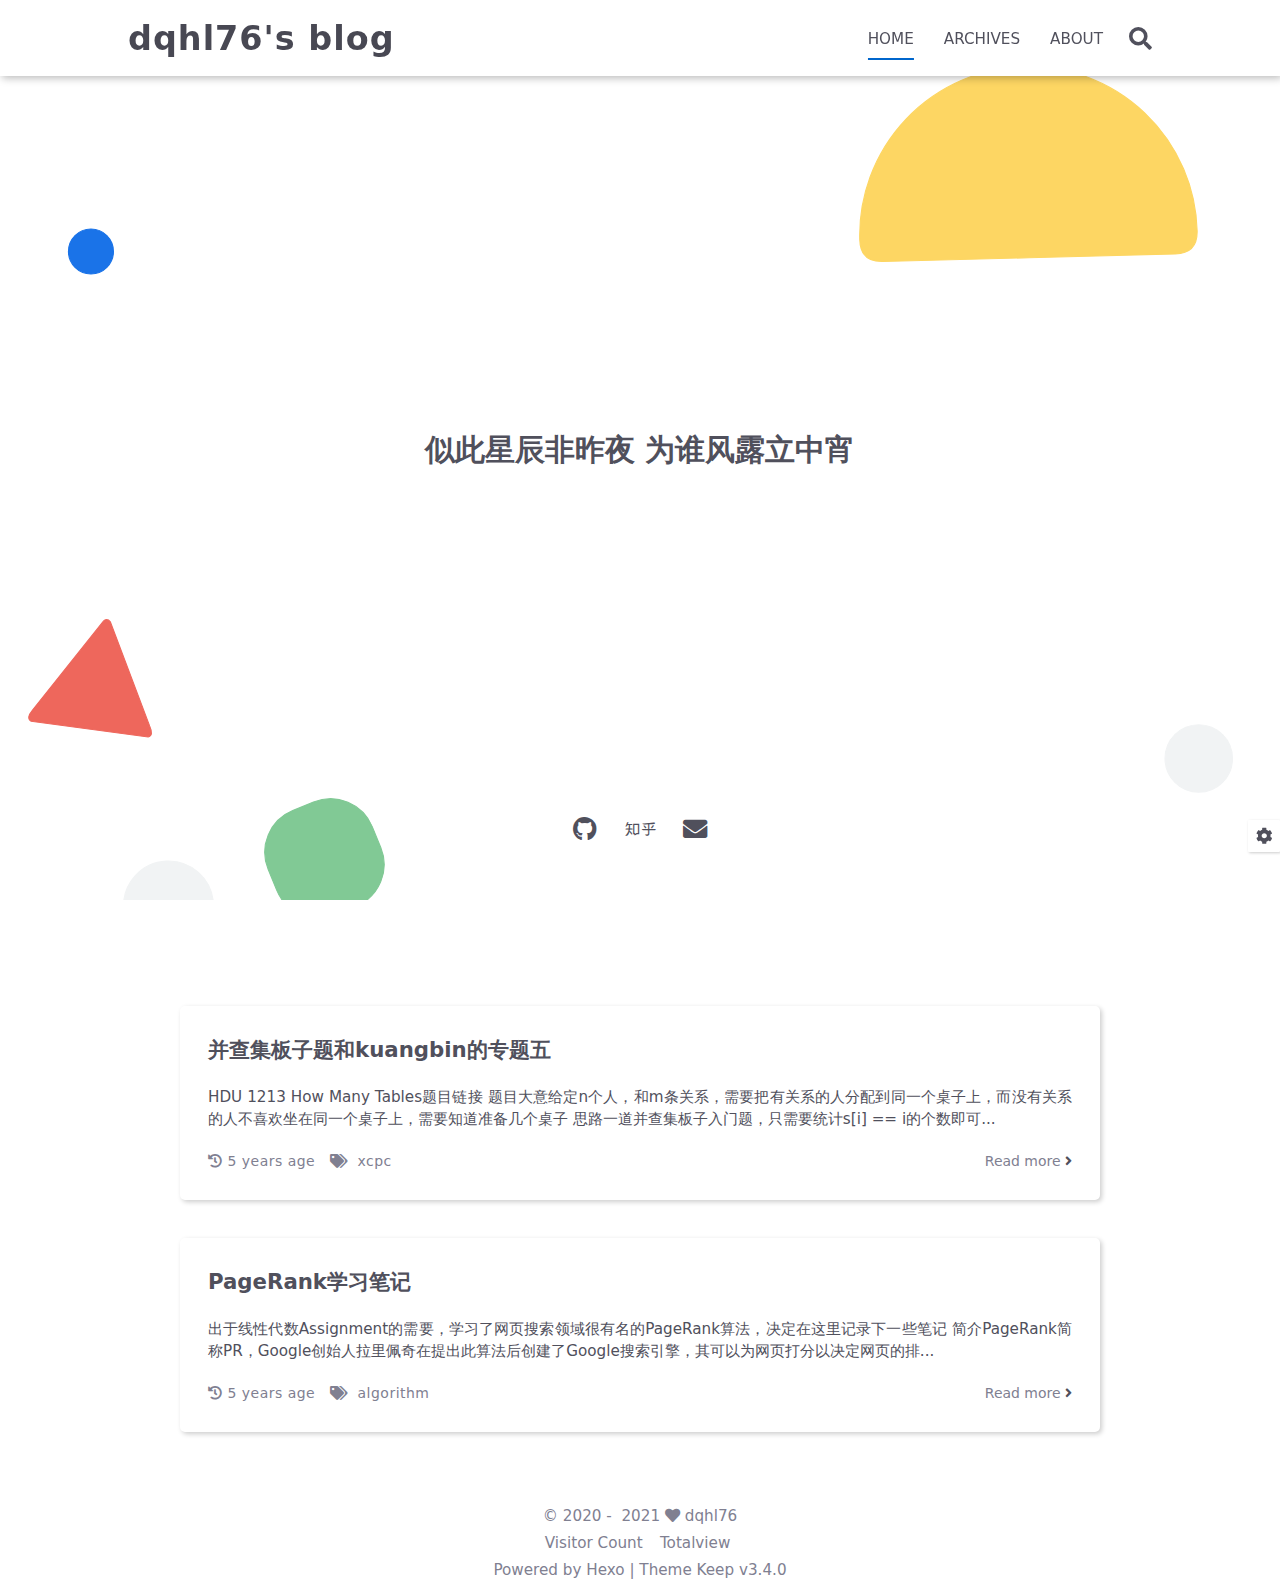
==== commit 98b35f06: "Site updated: 2021-02-01 21:02:19" ====
--- a/index.html
+++ b/index.html
@@ -17,7 +17,7 @@
     <script id="hexo-configurations">
     let KEEP = window.KEEP || {};
     KEEP.hexo_config = {"hostname":"dqhl76.com","root":"/","language":"zh","path":"search.json"};
-    KEEP.theme_config = {"toc":{"enable":false,"number":false,"expand_all":false,"init_open":false},"style":{"primary_color":"#0066CC","avatar":"/images/avatar.svg","favicon":"/images/avatar.svg","article_img_align":"left","left_side_width":"260px","content_max_width":"920px","hover":{"shadow":true,"scale":true},"first_screen":{"enable":true,"background_img":"/images/bg.svg","description":"似此星辰非昨夜 为谁风露立中宵"},"scroll":{"progress_bar":{"enable":true},"percent":{"enable":true}}},"local_search":{"enable":true,"trigger":"auto","unescape":false,"preload":true},"code_copy":{"enable":true,"style":"mac"},"pjax":{"enable":false},"lazyload":{"enable":false},"version":"3.4.0"};
+    KEEP.theme_config = {"toc":{"enable":true,"number":true,"expand_all":true,"init_open":true},"style":{"primary_color":"#0066CC","avatar":"/images/avatar.svg","favicon":"/images/avatar.svg","article_img_align":"left","left_side_width":"260px","content_max_width":"920px","hover":{"shadow":true,"scale":true},"first_screen":{"enable":true,"background_img":"/images/bg.svg","description":"似此星辰非昨夜 为谁风露立中宵"},"scroll":{"progress_bar":{"enable":true},"percent":{"enable":true}}},"local_search":{"enable":true,"trigger":"auto","unescape":false,"preload":true},"code_copy":{"enable":true,"style":"mac"},"pjax":{"enable":false},"lazyload":{"enable":false},"version":"3.4.0"};
     KEEP.language_ago = {"second":"%s seconds ago","minute":"%s minutes ago","hour":"%s hours ago","day":"%s days age","week":"%s weeks age","month":"%s months age","year":"%s years age"};
   </script>
 <meta name="generator" content="Hexo 5.3.0"><link rel="alternate" href="/atom.xml" title="dqhl's blog" type="application/atom+xml">
@@ -50,16 +50,6 @@
                             <span class="s-icon-item github">
                                 <a target="_blank" href="https://github.com/dqhl76/">
                                     <i class="fab fa-github"></i>
-                                </a>
-                            </span>
-                        
-                    
-                
-                    
-                        
-                            <span class="s-icon-item weibo">
-                                <a target="_blank" href="https://weibo.com/u/6324147566">
-                                    <i class="fab fa-weibo"></i>
                                 </a>
                             </span>
                         
@@ -126,14 +116,6 @@
                     
                         <li class="menu-item">
                             <a class=""
-                               href="/categories"
-                            >
-                                CATEGORIES
-                            </a>
-                        </li>
-                    
-                        <li class="menu-item">
-                            <a class=""
                                href="/about"
                             >
                                 ABOUT
@@ -173,11 +155,6 @@
             
                 <li class="drawer-menu-item flex-center">
                     <a class=""
-                       href="/categories">CATEGORIES</a>
-                </li>
-            
-                <li class="drawer-menu-item flex-center">
-                    <a class=""
                        href="/about">ABOUT</a>
                 </li>
             
@@ -204,25 +181,39 @@
                 
 
                 <h3 class="home-article-title">
-                    <a href="/2021/01/29/website/">
-                        website
+                    <a href="/2021/02/01/bing-cha-ji/">
+                        并查集板子题和kuangbin的专题五
                     </a>
                 </h3>
 
                 <div class="home-article-content markdown-body">
                     
-                        
+                        HDU 1213 How Many Tables题目链接
+题目大意给定n个人，和m条关系，需要把有关系的人分配到同一个桌子上，而没有关系的人不喜欢坐在同一个桌子上，需要知道准备几个桌子
+思路一道并查集板子入门题，只需要统计s[i] == i的个数即可...
                     
                 </div>
 
                 <div class="home-article-meta-info-container">
     <div class="home-article-meta-info">
-        <span><i class="fas fa-history"></i>&nbsp;<span class="home-article-date" data-date="Fri Jan 29 2021 10:11:56 GMT+0800">2021-01-29</span></span>
-        
-        
-    </div>
-
-    <a href="/2021/01/29/website/">Read more&nbsp;<i class="fas fa-angle-right"></i></a>
+        <span><i class="fas fa-history"></i>&nbsp;<span class="home-article-date" data-date="Mon Feb 01 2021 10:11:56 GMT+0800">2021-02-01</span></span>
+        
+        
+            <span class="home-article-tag">
+                <i class="fas fa-tags"></i>&nbsp;
+                <ul>
+                    
+                        <li>
+                            
+                            <a href="/tags/xcpc/">xcpc</a>&nbsp;
+                        </li>
+                    
+                </ul>
+            </span>
+        
+    </div>
+
+    <a href="/2021/02/01/bing-cha-ji/">Read more&nbsp;<i class="fas fa-angle-right"></i></a>
 </div>
 
             </li>
@@ -232,25 +223,40 @@
                 
 
                 <h3 class="home-article-title">
-                    <a href="/2021/01/29/hello-world/">
-                        Hello World
+                    <a href="/2020/11/01/la-assignment/">
+                        PageRank学习笔记
                     </a>
                 </h3>
 
                 <div class="home-article-content markdown-body">
                     
-                        Welcome to Hexo! This is your very first post. Check documentation for more info. If you get any problems when using Hexo, yo...
+                        
+  出于线性代数Assignment的需要，学习了网页搜索领域很有名的PageRank算法，决定在这里记录下一些笔记
+
+简介PageRank简称PR，Google创始人拉里佩奇在提出此算法后创建了Google搜索引擎，其可以为网页打分以决定网页的排...
                     
                 </div>
 
                 <div class="home-article-meta-info-container">
     <div class="home-article-meta-info">
-        <span><i class="fas fa-history"></i>&nbsp;<span class="home-article-date" data-date="Fri Jan 29 2021 10:10:22 GMT+0800">2021-01-29</span></span>
-        
-        
-    </div>
-
-    <a href="/2021/01/29/hello-world/">Read more&nbsp;<i class="fas fa-angle-right"></i></a>
+        <span><i class="fas fa-history"></i>&nbsp;<span class="home-article-date" data-date="Sun Nov 01 2020 10:00:00 GMT+0800">2020-11-01</span></span>
+        
+        
+            <span class="home-article-tag">
+                <i class="fas fa-tags"></i>&nbsp;
+                <ul>
+                    
+                        <li>
+                            
+                            <a href="/tags/algorithm/">algorithm</a>&nbsp;
+                        </li>
+                    
+                </ul>
+            </span>
+        
+    </div>
+
+    <a href="/2020/11/01/la-assignment/">Read more&nbsp;<i class="fas fa-angle-right"></i></a>
 </div>
 
             </li>
@@ -283,6 +289,20 @@
             
             2021&nbsp;<i class="fas fa-heart icon-animate"></i>&nbsp;<a href="/">dqhl76</a>
         </div>
+        
+            <script async  src="//busuanzi.ibruce.info/busuanzi/2.3/busuanzi.pure.mini.js"></script>
+            <div class="website-count info-item">
+                
+                    <span id="busuanzi_container_site_uv">
+                        Visitor Count&nbsp;<span id="busuanzi_value_site_uv"></span>&ensp;
+                    </span>
+                
+                
+                    <span id="busuanzi_container_site_pv">
+                        Totalview&nbsp;<span id="busuanzi_value_site_pv"></span>
+                    </span>
+                
+            </div>
         
         <div class="theme-info info-item">
             Powered by <a target="_blank" href="https://hexo.io">Hexo</a>&nbsp;|&nbsp;Theme&nbsp;<a class="theme-version" target="_blank" href="https://github.com/XPoet/hexo-theme-keep">Keep v3.4.0</a>
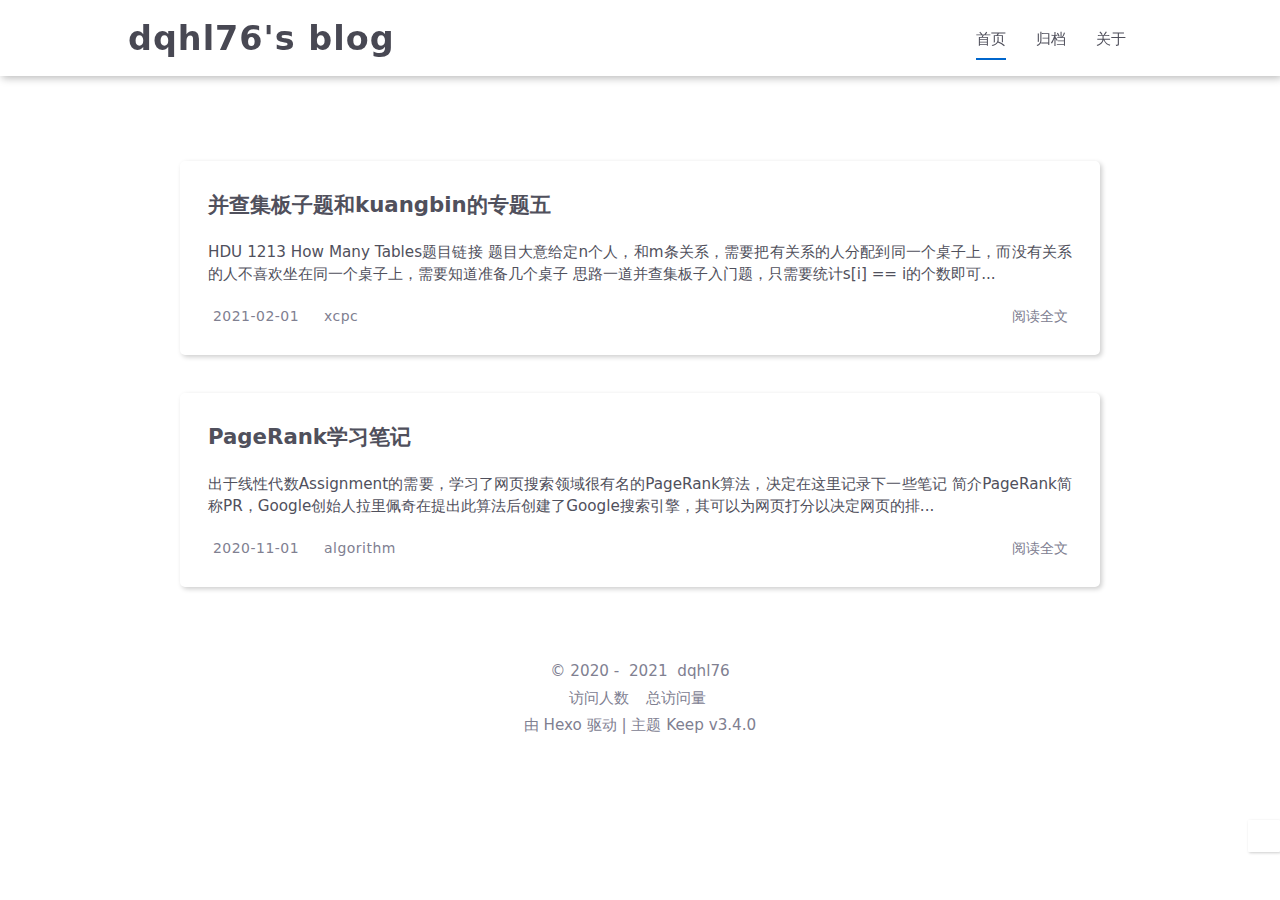
==== commit 9300bd44: "Site updated: 2021-02-01 21:46:18" ====
--- a/index.html
+++ b/index.html
@@ -13,7 +13,7 @@
     </title>
     <link rel="stylesheet" href="/css/style.css">
     <link rel="shortcut icon" href="/images/avatar.svg">
-    <link rel="stylesheet" href="/css/font-awesome.min.css">
+    <link rel="stylesheet" href="//cdn.jsdelivr.net/npm/hexo-theme-keep@3.4.0/source/css/font-awesome.min.css">
     <script id="hexo-configurations">
     let KEEP = window.KEEP || {};
     KEEP.hexo_config = {"hostname":"dqhl76.com","root":"/","language":"zh","path":"search.json"};
@@ -102,7 +102,7 @@
                             <a class="active"
                                href="/"
                             >
-                                HOME
+                                首页
                             </a>
                         </li>
                     
@@ -110,7 +110,7 @@
                             <a class=""
                                href="/archives"
                             >
-                                ARCHIVES
+                                归档
                             </a>
                         </li>
                     
@@ -118,7 +118,7 @@
                             <a class=""
                                href="/about"
                             >
-                                ABOUT
+                                关于
                             </a>
                         </li>
                     
@@ -145,17 +145,17 @@
             
                 <li class="drawer-menu-item flex-center">
                     <a class="active"
-                       href="/">HOME</a>
+                       href="/">首页</a>
                 </li>
             
                 <li class="drawer-menu-item flex-center">
                     <a class=""
-                       href="/archives">ARCHIVES</a>
+                       href="/archives">归档</a>
                 </li>
             
                 <li class="drawer-menu-item flex-center">
                     <a class=""
-                       href="/about">ABOUT</a>
+                       href="/about">关于</a>
                 </li>
             
         </ul>
@@ -213,7 +213,7 @@
         
     </div>
 
-    <a href="/2021/02/01/bing-cha-ji/">Read more&nbsp;<i class="fas fa-angle-right"></i></a>
+    <a href="/2021/02/01/bing-cha-ji/">阅读全文&nbsp;<i class="fas fa-angle-right"></i></a>
 </div>
 
             </li>
@@ -256,7 +256,7 @@
         
     </div>
 
-    <a href="/2020/11/01/la-assignment/">Read more&nbsp;<i class="fas fa-angle-right"></i></a>
+    <a href="/2020/11/01/la-assignment/">阅读全文&nbsp;<i class="fas fa-angle-right"></i></a>
 </div>
 
             </li>
@@ -294,18 +294,18 @@
             <div class="website-count info-item">
                 
                     <span id="busuanzi_container_site_uv">
-                        Visitor Count&nbsp;<span id="busuanzi_value_site_uv"></span>&ensp;
+                        访问人数&nbsp;<span id="busuanzi_value_site_uv"></span>&ensp;
                     </span>
                 
                 
                     <span id="busuanzi_container_site_pv">
-                        Totalview&nbsp;<span id="busuanzi_value_site_pv"></span>
+                        总访问量&nbsp;<span id="busuanzi_value_site_pv"></span>
                     </span>
                 
             </div>
         
         <div class="theme-info info-item">
-            Powered by <a target="_blank" href="https://hexo.io">Hexo</a>&nbsp;|&nbsp;Theme&nbsp;<a class="theme-version" target="_blank" href="https://github.com/XPoet/hexo-theme-keep">Keep v3.4.0</a>
+            由 <a target="_blank" href="https://hexo.io">Hexo</a> 驱动&nbsp;|&nbsp;主题&nbsp;<a class="theme-version" target="_blank" href="https://github.com/XPoet/hexo-theme-keep">Keep v3.4.0</a>
         </div>
         
 
@@ -388,7 +388,7 @@
                 <input autocomplete="off"
                        autocorrect="off"
                        autocapitalize="off"
-                       placeholder="Search..."
+                       placeholder="搜索..."
                        spellcheck="false"
                        type="search"
                        class="search-input"
@@ -413,14 +413,14 @@
 
 
 
-<script src="/js/utils.js"></script><script src="/js/main.js"></script><script src="/js/header-shrink.js"></script><script src="/js/back2top.js"></script><script src="/js/dark-light-toggle.js"></script>
-
-
-    <script src="/js/local-search.js"></script>
-
-
-
-    <script src="/js/code-copy.js"></script>
+<script src="//cdn.jsdelivr.net/npm/hexo-theme-keep@3.4.0/source/js/utils.js"></script><script src="//cdn.jsdelivr.net/npm/hexo-theme-keep@3.4.0/source/js/main.js"></script><script src="//cdn.jsdelivr.net/npm/hexo-theme-keep@3.4.0/source/js/header-shrink.js"></script><script src="//cdn.jsdelivr.net/npm/hexo-theme-keep@3.4.0/source/js/back2top.js"></script><script src="//cdn.jsdelivr.net/npm/hexo-theme-keep@3.4.0/source/js/dark-light-toggle.js"></script>
+
+
+    <script src="//cdn.jsdelivr.net/npm/hexo-theme-keep@3.4.0/source/js/local-search.js"></script>
+
+
+
+    <script src="//cdn.jsdelivr.net/npm/hexo-theme-keep@3.4.0/source/js/code-copy.js"></script>
 
 
 
--- a/css/style.css
+++ b/css/style.css
@@ -1296,7 +1296,7 @@
   white-space: nowrap;
 }
 .post-toc-wrap .post-toc .nav .nav-child {
-  display: none;
+  display: block;
 }
 .post-toc-wrap .post-toc .nav .active > .nav-child {
   display: block;
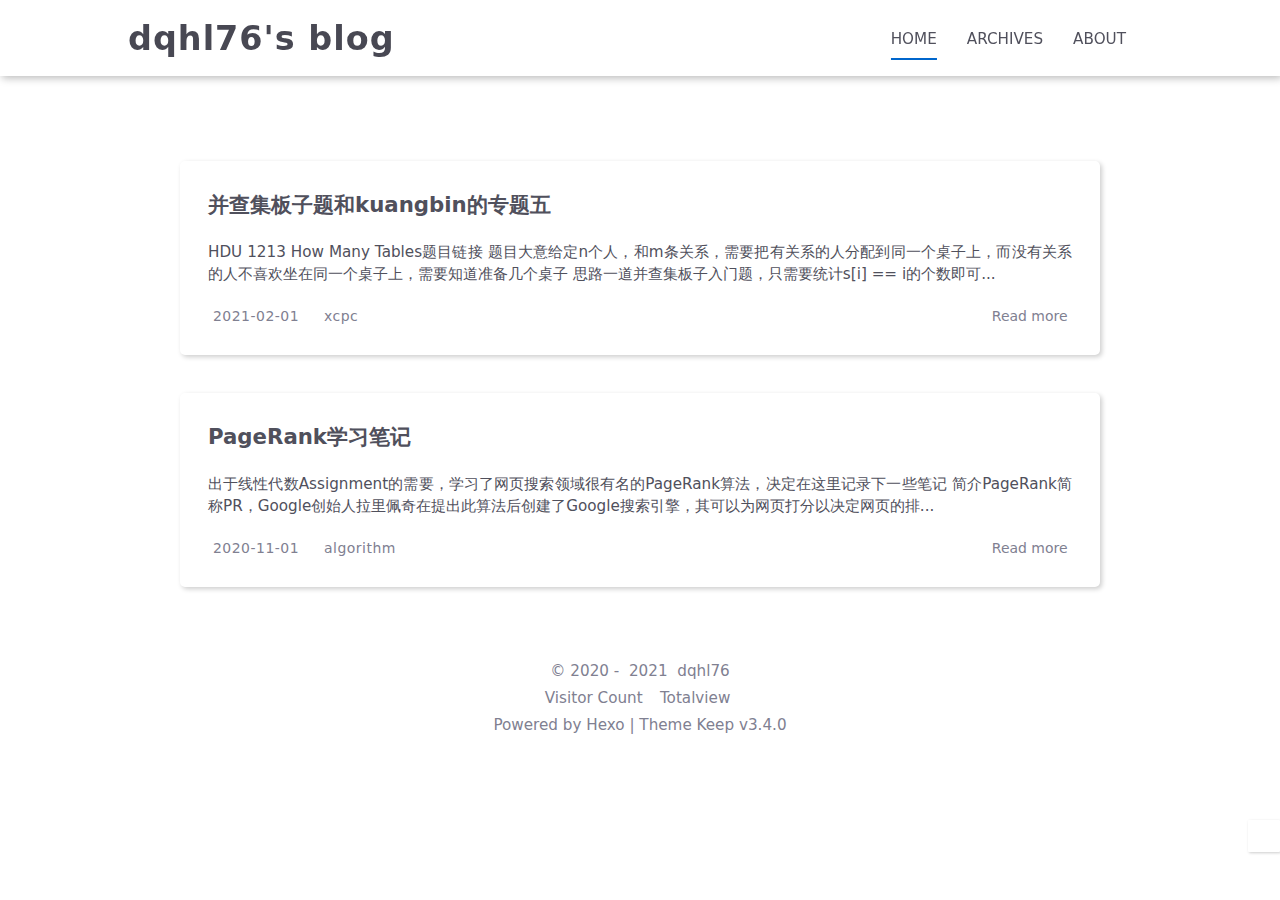
==== commit 611ba621: "Site updated: 2021-02-02 09:23:50" ====
--- a/index.html
+++ b/index.html
@@ -20,7 +20,124 @@
     KEEP.theme_config = {"toc":{"enable":true,"number":true,"expand_all":true,"init_open":true},"style":{"primary_color":"#0066CC","avatar":"/images/avatar.svg","favicon":"/images/avatar.svg","article_img_align":"left","left_side_width":"260px","content_max_width":"920px","hover":{"shadow":true,"scale":true},"first_screen":{"enable":true,"background_img":"/images/bg.svg","description":"似此星辰非昨夜 为谁风露立中宵"},"scroll":{"progress_bar":{"enable":true},"percent":{"enable":true}}},"local_search":{"enable":true,"trigger":"auto","unescape":false,"preload":true},"code_copy":{"enable":true,"style":"mac"},"pjax":{"enable":false},"lazyload":{"enable":false},"version":"3.4.0"};
     KEEP.language_ago = {"second":"%s seconds ago","minute":"%s minutes ago","hour":"%s hours ago","day":"%s days age","week":"%s weeks age","month":"%s months age","year":"%s years age"};
   </script>
-<meta name="generator" content="Hexo 5.3.0"><link rel="alternate" href="/atom.xml" title="dqhl's blog" type="application/atom+xml">
+<meta name="generator" content="Hexo 5.3.0"><style>mjx-container[jax="SVG"] {
+  direction: ltr;
+}
+
+mjx-container[jax="SVG"] > svg {
+  overflow: visible;
+}
+
+mjx-container[jax="SVG"] > svg a {
+  fill: blue;
+  stroke: blue;
+}
+
+mjx-container[jax="SVG"][display="true"] {
+  display: block;
+  text-align: center;
+  margin: 1em 0;
+}
+
+mjx-container[jax="SVG"][justify="left"] {
+  text-align: left;
+}
+
+mjx-container[jax="SVG"][justify="right"] {
+  text-align: right;
+}
+
+g[data-mml-node="merror"] > g {
+  fill: red;
+  stroke: red;
+}
+
+g[data-mml-node="merror"] > rect[data-background] {
+  fill: yellow;
+  stroke: none;
+}
+
+g[data-mml-node="mtable"] > line[data-line] {
+  stroke-width: 70px;
+  fill: none;
+}
+
+g[data-mml-node="mtable"] > rect[data-frame] {
+  stroke-width: 70px;
+  fill: none;
+}
+
+g[data-mml-node="mtable"] > .mjx-dashed {
+  stroke-dasharray: 140;
+}
+
+g[data-mml-node="mtable"] > .mjx-dotted {
+  stroke-linecap: round;
+  stroke-dasharray: 0,140;
+}
+
+g[data-mml-node="mtable"] > svg {
+  overflow: visible;
+}
+
+[jax="SVG"] mjx-tool {
+  display: inline-block;
+  position: relative;
+  width: 0;
+  height: 0;
+}
+
+[jax="SVG"] mjx-tool > mjx-tip {
+  position: absolute;
+  top: 0;
+  left: 0;
+}
+
+mjx-tool > mjx-tip {
+  display: inline-block;
+  padding: .2em;
+  border: 1px solid #888;
+  font-size: 70%;
+  background-color: #F8F8F8;
+  color: black;
+  box-shadow: 2px 2px 5px #AAAAAA;
+}
+
+g[data-mml-node="maction"][data-toggle] {
+  cursor: pointer;
+}
+
+mjx-status {
+  display: block;
+  position: fixed;
+  left: 1em;
+  bottom: 1em;
+  min-width: 25%;
+  padding: .2em .4em;
+  border: 1px solid #888;
+  font-size: 90%;
+  background-color: #F8F8F8;
+  color: black;
+}
+
+foreignObject[data-mjx-xml] {
+  font-family: initial;
+  line-height: normal;
+  overflow: visible;
+}
+
+.MathJax path {
+  stroke-width: 3;
+}
+
+mjx-container[display="true"] {
+  overflow: auto hidden;
+}
+
+mjx-container[display="true"] + br {
+  display: none;
+}
+</style><link rel="alternate" href="/atom.xml" title="dqhl's blog" type="application/atom+xml">
 </head>
 
 
@@ -102,7 +219,7 @@
                             <a class="active"
                                href="/"
                             >
-                                首页
+                                HOME
                             </a>
                         </li>
                     
@@ -110,7 +227,7 @@
                             <a class=""
                                href="/archives"
                             >
-                                归档
+                                ARCHIVES
                             </a>
                         </li>
                     
@@ -118,7 +235,7 @@
                             <a class=""
                                href="/about"
                             >
-                                关于
+                                ABOUT
                             </a>
                         </li>
                     
@@ -145,17 +262,17 @@
             
                 <li class="drawer-menu-item flex-center">
                     <a class="active"
-                       href="/">首页</a>
+                       href="/">HOME</a>
                 </li>
             
                 <li class="drawer-menu-item flex-center">
                     <a class=""
-                       href="/archives">归档</a>
+                       href="/archives">ARCHIVES</a>
                 </li>
             
                 <li class="drawer-menu-item flex-center">
                     <a class=""
-                       href="/about">关于</a>
+                       href="/about">ABOUT</a>
                 </li>
             
         </ul>
@@ -213,7 +330,7 @@
         
     </div>
 
-    <a href="/2021/02/01/bing-cha-ji/">阅读全文&nbsp;<i class="fas fa-angle-right"></i></a>
+    <a href="/2021/02/01/bing-cha-ji/">Read more&nbsp;<i class="fas fa-angle-right"></i></a>
 </div>
 
             </li>
@@ -256,7 +373,7 @@
         
     </div>
 
-    <a href="/2020/11/01/la-assignment/">阅读全文&nbsp;<i class="fas fa-angle-right"></i></a>
+    <a href="/2020/11/01/la-assignment/">Read more&nbsp;<i class="fas fa-angle-right"></i></a>
 </div>
 
             </li>
@@ -294,18 +411,18 @@
             <div class="website-count info-item">
                 
                     <span id="busuanzi_container_site_uv">
-                        访问人数&nbsp;<span id="busuanzi_value_site_uv"></span>&ensp;
+                        Visitor Count&nbsp;<span id="busuanzi_value_site_uv"></span>&ensp;
                     </span>
                 
                 
                     <span id="busuanzi_container_site_pv">
-                        总访问量&nbsp;<span id="busuanzi_value_site_pv"></span>
+                        Totalview&nbsp;<span id="busuanzi_value_site_pv"></span>
                     </span>
                 
             </div>
         
         <div class="theme-info info-item">
-            由 <a target="_blank" href="https://hexo.io">Hexo</a> 驱动&nbsp;|&nbsp;主题&nbsp;<a class="theme-version" target="_blank" href="https://github.com/XPoet/hexo-theme-keep">Keep v3.4.0</a>
+            Powered by <a target="_blank" href="https://hexo.io">Hexo</a>&nbsp;|&nbsp;Theme&nbsp;<a class="theme-version" target="_blank" href="https://github.com/XPoet/hexo-theme-keep">Keep v3.4.0</a>
         </div>
         
 
@@ -388,7 +505,7 @@
                 <input autocomplete="off"
                        autocorrect="off"
                        autocapitalize="off"
-                       placeholder="搜索..."
+                       placeholder="Search..."
                        spellcheck="false"
                        type="search"
                        class="search-input"
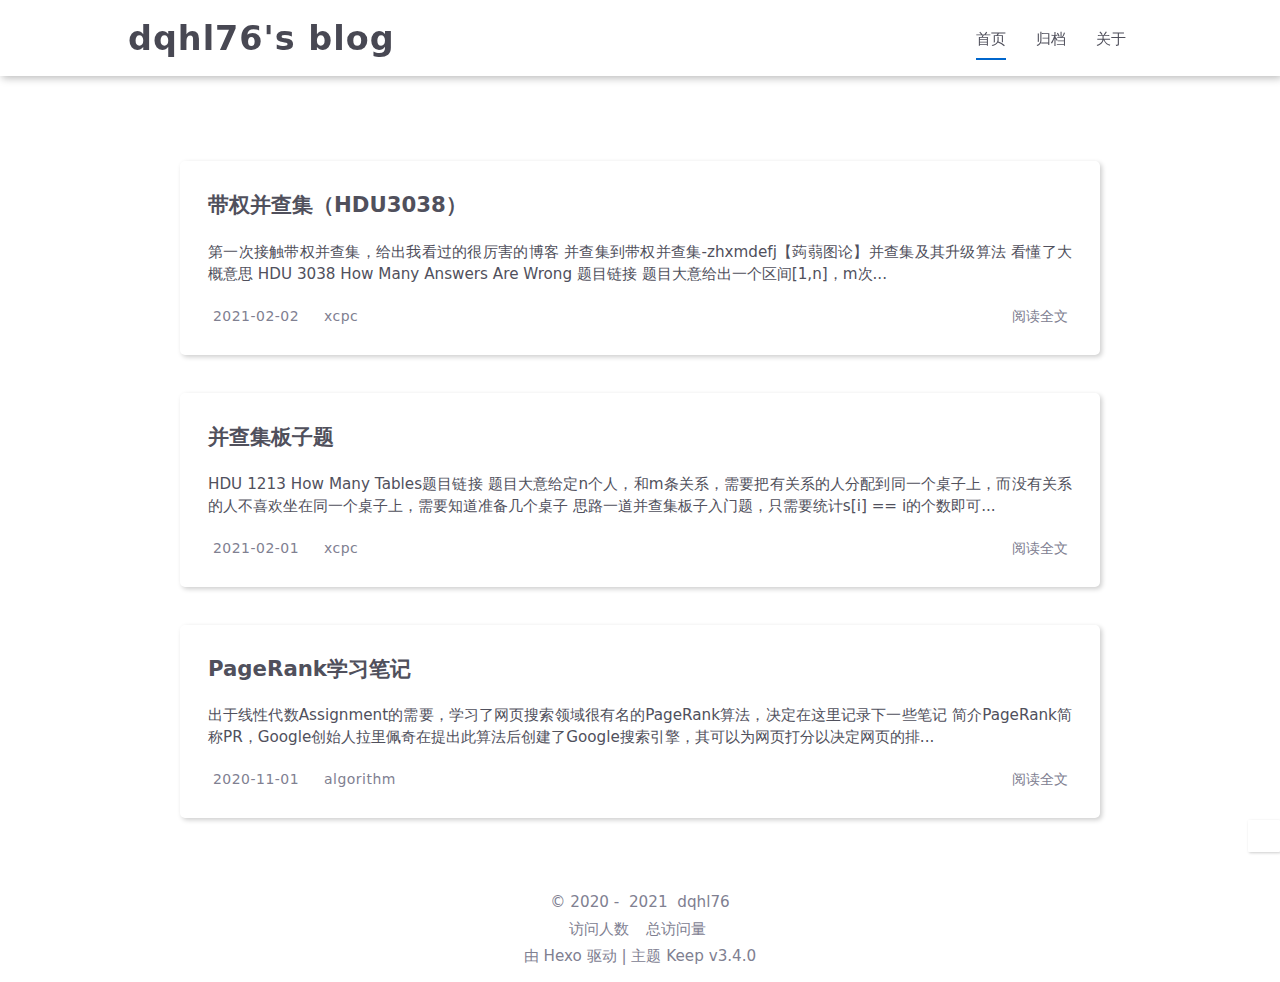
==== commit 176294de: "Site updated: 2021-02-03 09:39:36" ====
--- a/index.html
+++ b/index.html
@@ -20,7 +20,8 @@
     KEEP.theme_config = {"toc":{"enable":true,"number":true,"expand_all":true,"init_open":true},"style":{"primary_color":"#0066CC","avatar":"/images/avatar.svg","favicon":"/images/avatar.svg","article_img_align":"left","left_side_width":"260px","content_max_width":"920px","hover":{"shadow":true,"scale":true},"first_screen":{"enable":true,"background_img":"/images/bg.svg","description":"似此星辰非昨夜 为谁风露立中宵"},"scroll":{"progress_bar":{"enable":true},"percent":{"enable":true}}},"local_search":{"enable":true,"trigger":"auto","unescape":false,"preload":true},"code_copy":{"enable":true,"style":"mac"},"pjax":{"enable":false},"lazyload":{"enable":false},"version":"3.4.0"};
     KEEP.language_ago = {"second":"%s seconds ago","minute":"%s minutes ago","hour":"%s hours ago","day":"%s days age","week":"%s weeks age","month":"%s months age","year":"%s years age"};
   </script>
-<meta name="generator" content="Hexo 5.3.0"><style>mjx-container[jax="SVG"] {
+<meta name="generator" content="Hexo 5.3.0"><link rel="alternate" href="/atom.xml" title="dqhl's blog" type="application/atom+xml">
+<style>mjx-container[jax="SVG"] {
   direction: ltr;
 }
 
@@ -137,8 +138,7 @@
 mjx-container[display="true"] + br {
   display: none;
 }
-</style><link rel="alternate" href="/atom.xml" title="dqhl's blog" type="application/atom+xml">
-</head>
+</style></head>
 
 
 <body>
@@ -219,7 +219,7 @@
                             <a class="active"
                                href="/"
                             >
-                                HOME
+                                首页
                             </a>
                         </li>
                     
@@ -227,7 +227,7 @@
                             <a class=""
                                href="/archives"
                             >
-                                ARCHIVES
+                                归档
                             </a>
                         </li>
                     
@@ -235,7 +235,7 @@
                             <a class=""
                                href="/about"
                             >
-                                ABOUT
+                                关于
                             </a>
                         </li>
                     
@@ -262,17 +262,17 @@
             
                 <li class="drawer-menu-item flex-center">
                     <a class="active"
-                       href="/">HOME</a>
+                       href="/">首页</a>
                 </li>
             
                 <li class="drawer-menu-item flex-center">
                     <a class=""
-                       href="/archives">ARCHIVES</a>
+                       href="/archives">归档</a>
                 </li>
             
                 <li class="drawer-menu-item flex-center">
                     <a class=""
-                       href="/about">ABOUT</a>
+                       href="/about">关于</a>
                 </li>
             
         </ul>
@@ -298,8 +298,52 @@
                 
 
                 <h3 class="home-article-title">
+                    <a href="/2021/02/02/dai-quan-bcj/">
+                        带权并查集（HDU3038）
+                    </a>
+                </h3>
+
+                <div class="home-article-content markdown-body">
+                    
+                        第一次接触带权并查集，给出我看过的很厉害的博客
+并查集到带权并查集-zhxmdefj【蒟蒻图论】并查集及其升级算法
+看懂了大概意思
+HDU 3038 How Many Answers Are Wrong 题目链接
+题目大意给出一个区间[1,n]，m次...
+                    
+                </div>
+
+                <div class="home-article-meta-info-container">
+    <div class="home-article-meta-info">
+        <span><i class="fas fa-history"></i>&nbsp;<span class="home-article-date" data-date="Tue Feb 02 2021 20:00:00 GMT+0800">2021-02-02</span></span>
+        
+        
+            <span class="home-article-tag">
+                <i class="fas fa-tags"></i>&nbsp;
+                <ul>
+                    
+                        <li>
+                            
+                            <a href="/tags/xcpc/">xcpc</a>&nbsp;
+                        </li>
+                    
+                </ul>
+            </span>
+        
+    </div>
+
+    <a href="/2021/02/02/dai-quan-bcj/">阅读全文&nbsp;<i class="fas fa-angle-right"></i></a>
+</div>
+
+            </li>
+        
+            <li class="home-article-item">
+
+                
+
+                <h3 class="home-article-title">
                     <a href="/2021/02/01/bing-cha-ji/">
-                        并查集板子题和kuangbin的专题五
+                        并查集板子题
                     </a>
                 </h3>
 
@@ -330,7 +374,7 @@
         
     </div>
 
-    <a href="/2021/02/01/bing-cha-ji/">Read more&nbsp;<i class="fas fa-angle-right"></i></a>
+    <a href="/2021/02/01/bing-cha-ji/">阅读全文&nbsp;<i class="fas fa-angle-right"></i></a>
 </div>
 
             </li>
@@ -373,7 +417,7 @@
         
     </div>
 
-    <a href="/2020/11/01/la-assignment/">Read more&nbsp;<i class="fas fa-angle-right"></i></a>
+    <a href="/2020/11/01/la-assignment/">阅读全文&nbsp;<i class="fas fa-angle-right"></i></a>
 </div>
 
             </li>
@@ -411,18 +455,18 @@
             <div class="website-count info-item">
                 
                     <span id="busuanzi_container_site_uv">
-                        Visitor Count&nbsp;<span id="busuanzi_value_site_uv"></span>&ensp;
+                        访问人数&nbsp;<span id="busuanzi_value_site_uv"></span>&ensp;
                     </span>
                 
                 
                     <span id="busuanzi_container_site_pv">
-                        Totalview&nbsp;<span id="busuanzi_value_site_pv"></span>
+                        总访问量&nbsp;<span id="busuanzi_value_site_pv"></span>
                     </span>
                 
             </div>
         
         <div class="theme-info info-item">
-            Powered by <a target="_blank" href="https://hexo.io">Hexo</a>&nbsp;|&nbsp;Theme&nbsp;<a class="theme-version" target="_blank" href="https://github.com/XPoet/hexo-theme-keep">Keep v3.4.0</a>
+            由 <a target="_blank" href="https://hexo.io">Hexo</a> 驱动&nbsp;|&nbsp;主题&nbsp;<a class="theme-version" target="_blank" href="https://github.com/XPoet/hexo-theme-keep">Keep v3.4.0</a>
         </div>
         
 
@@ -505,7 +549,7 @@
                 <input autocomplete="off"
                        autocorrect="off"
                        autocapitalize="off"
-                       placeholder="Search..."
+                       placeholder="搜索..."
                        spellcheck="false"
                        type="search"
                        class="search-input"
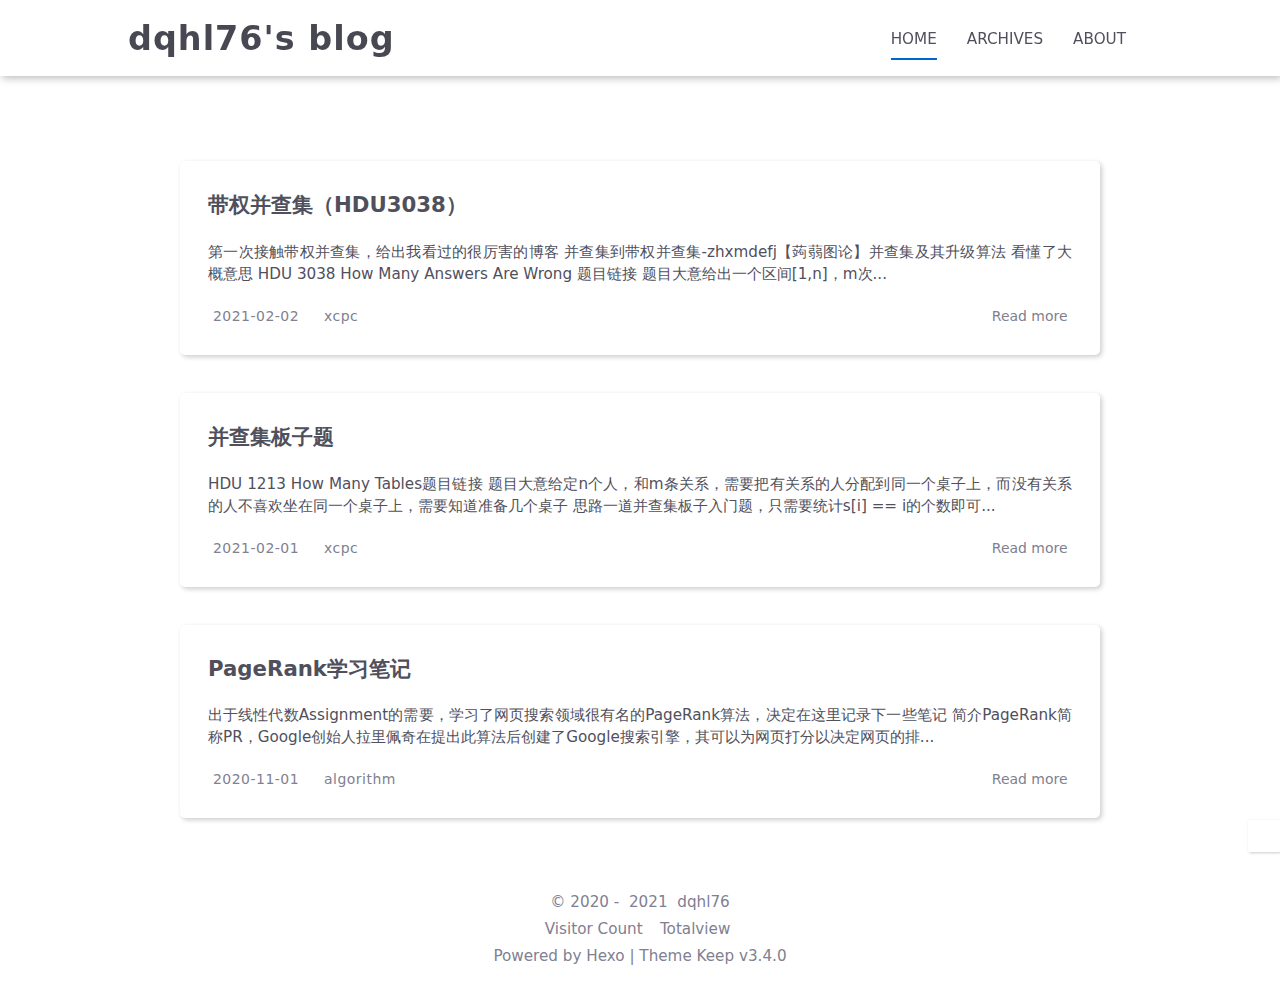
==== commit 8d5cd30f: "Site updated: 2021-02-03 09:41:21" ====
--- a/index.html
+++ b/index.html
@@ -20,8 +20,7 @@
     KEEP.theme_config = {"toc":{"enable":true,"number":true,"expand_all":true,"init_open":true},"style":{"primary_color":"#0066CC","avatar":"/images/avatar.svg","favicon":"/images/avatar.svg","article_img_align":"left","left_side_width":"260px","content_max_width":"920px","hover":{"shadow":true,"scale":true},"first_screen":{"enable":true,"background_img":"/images/bg.svg","description":"似此星辰非昨夜 为谁风露立中宵"},"scroll":{"progress_bar":{"enable":true},"percent":{"enable":true}}},"local_search":{"enable":true,"trigger":"auto","unescape":false,"preload":true},"code_copy":{"enable":true,"style":"mac"},"pjax":{"enable":false},"lazyload":{"enable":false},"version":"3.4.0"};
     KEEP.language_ago = {"second":"%s seconds ago","minute":"%s minutes ago","hour":"%s hours ago","day":"%s days age","week":"%s weeks age","month":"%s months age","year":"%s years age"};
   </script>
-<meta name="generator" content="Hexo 5.3.0"><link rel="alternate" href="/atom.xml" title="dqhl's blog" type="application/atom+xml">
-<style>mjx-container[jax="SVG"] {
+<meta name="generator" content="Hexo 5.3.0"><style>mjx-container[jax="SVG"] {
   direction: ltr;
 }
 
@@ -138,7 +137,8 @@
 mjx-container[display="true"] + br {
   display: none;
 }
-</style></head>
+</style><link rel="alternate" href="/atom.xml" title="dqhl's blog" type="application/atom+xml">
+</head>
 
 
 <body>
@@ -219,7 +219,7 @@
                             <a class="active"
                                href="/"
                             >
-                                首页
+                                HOME
                             </a>
                         </li>
                     
@@ -227,7 +227,7 @@
                             <a class=""
                                href="/archives"
                             >
-                                归档
+                                ARCHIVES
                             </a>
                         </li>
                     
@@ -235,7 +235,7 @@
                             <a class=""
                                href="/about"
                             >
-                                关于
+                                ABOUT
                             </a>
                         </li>
                     
@@ -262,17 +262,17 @@
             
                 <li class="drawer-menu-item flex-center">
                     <a class="active"
-                       href="/">首页</a>
+                       href="/">HOME</a>
                 </li>
             
                 <li class="drawer-menu-item flex-center">
                     <a class=""
-                       href="/archives">归档</a>
+                       href="/archives">ARCHIVES</a>
                 </li>
             
                 <li class="drawer-menu-item flex-center">
                     <a class=""
-                       href="/about">关于</a>
+                       href="/about">ABOUT</a>
                 </li>
             
         </ul>
@@ -332,7 +332,7 @@
         
     </div>
 
-    <a href="/2021/02/02/dai-quan-bcj/">阅读全文&nbsp;<i class="fas fa-angle-right"></i></a>
+    <a href="/2021/02/02/dai-quan-bcj/">Read more&nbsp;<i class="fas fa-angle-right"></i></a>
 </div>
 
             </li>
@@ -374,7 +374,7 @@
         
     </div>
 
-    <a href="/2021/02/01/bing-cha-ji/">阅读全文&nbsp;<i class="fas fa-angle-right"></i></a>
+    <a href="/2021/02/01/bing-cha-ji/">Read more&nbsp;<i class="fas fa-angle-right"></i></a>
 </div>
 
             </li>
@@ -417,7 +417,7 @@
         
     </div>
 
-    <a href="/2020/11/01/la-assignment/">阅读全文&nbsp;<i class="fas fa-angle-right"></i></a>
+    <a href="/2020/11/01/la-assignment/">Read more&nbsp;<i class="fas fa-angle-right"></i></a>
 </div>
 
             </li>
@@ -455,18 +455,18 @@
             <div class="website-count info-item">
                 
                     <span id="busuanzi_container_site_uv">
-                        访问人数&nbsp;<span id="busuanzi_value_site_uv"></span>&ensp;
+                        Visitor Count&nbsp;<span id="busuanzi_value_site_uv"></span>&ensp;
                     </span>
                 
                 
                     <span id="busuanzi_container_site_pv">
-                        总访问量&nbsp;<span id="busuanzi_value_site_pv"></span>
+                        Totalview&nbsp;<span id="busuanzi_value_site_pv"></span>
                     </span>
                 
             </div>
         
         <div class="theme-info info-item">
-            由 <a target="_blank" href="https://hexo.io">Hexo</a> 驱动&nbsp;|&nbsp;主题&nbsp;<a class="theme-version" target="_blank" href="https://github.com/XPoet/hexo-theme-keep">Keep v3.4.0</a>
+            Powered by <a target="_blank" href="https://hexo.io">Hexo</a>&nbsp;|&nbsp;Theme&nbsp;<a class="theme-version" target="_blank" href="https://github.com/XPoet/hexo-theme-keep">Keep v3.4.0</a>
         </div>
         
 
@@ -549,7 +549,7 @@
                 <input autocomplete="off"
                        autocorrect="off"
                        autocapitalize="off"
-                       placeholder="搜索..."
+                       placeholder="Search..."
                        spellcheck="false"
                        type="search"
                        class="search-input"
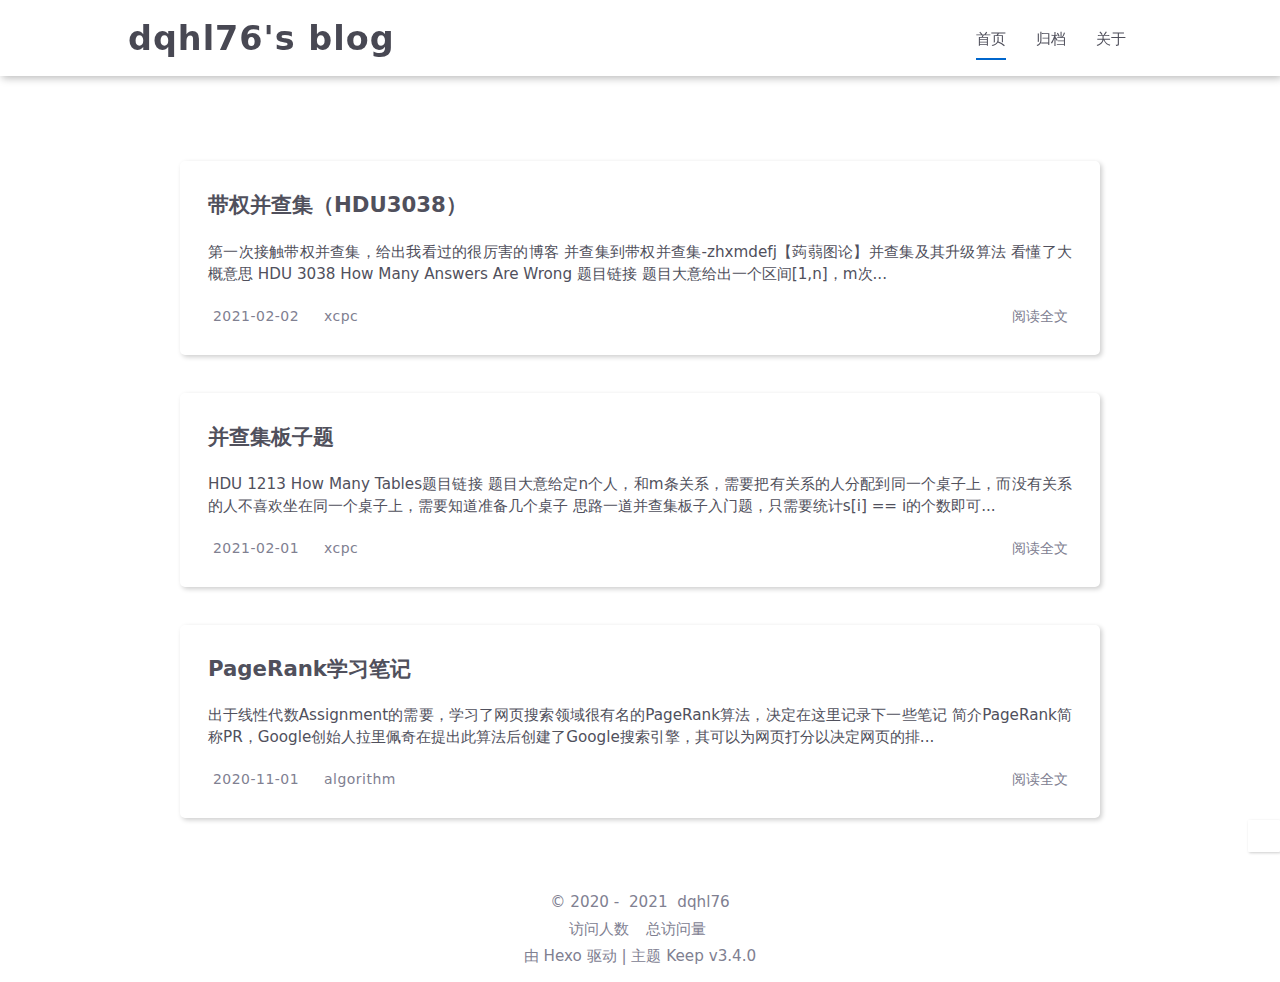
==== commit 62803faa: "Site updated: 2021-02-03 09:57:06" ====
--- a/index.html
+++ b/index.html
@@ -219,7 +219,7 @@
                             <a class="active"
                                href="/"
                             >
-                                HOME
+                                首页
                             </a>
                         </li>
                     
@@ -227,7 +227,7 @@
                             <a class=""
                                href="/archives"
                             >
-                                ARCHIVES
+                                归档
                             </a>
                         </li>
                     
@@ -235,7 +235,7 @@
                             <a class=""
                                href="/about"
                             >
-                                ABOUT
+                                关于
                             </a>
                         </li>
                     
@@ -262,17 +262,17 @@
             
                 <li class="drawer-menu-item flex-center">
                     <a class="active"
-                       href="/">HOME</a>
+                       href="/">首页</a>
                 </li>
             
                 <li class="drawer-menu-item flex-center">
                     <a class=""
-                       href="/archives">ARCHIVES</a>
+                       href="/archives">归档</a>
                 </li>
             
                 <li class="drawer-menu-item flex-center">
                     <a class=""
-                       href="/about">ABOUT</a>
+                       href="/about">关于</a>
                 </li>
             
         </ul>
@@ -332,7 +332,7 @@
         
     </div>
 
-    <a href="/2021/02/02/dai-quan-bcj/">Read more&nbsp;<i class="fas fa-angle-right"></i></a>
+    <a href="/2021/02/02/dai-quan-bcj/">阅读全文&nbsp;<i class="fas fa-angle-right"></i></a>
 </div>
 
             </li>
@@ -374,7 +374,7 @@
         
     </div>
 
-    <a href="/2021/02/01/bing-cha-ji/">Read more&nbsp;<i class="fas fa-angle-right"></i></a>
+    <a href="/2021/02/01/bing-cha-ji/">阅读全文&nbsp;<i class="fas fa-angle-right"></i></a>
 </div>
 
             </li>
@@ -417,7 +417,7 @@
         
     </div>
 
-    <a href="/2020/11/01/la-assignment/">Read more&nbsp;<i class="fas fa-angle-right"></i></a>
+    <a href="/2020/11/01/la-assignment/">阅读全文&nbsp;<i class="fas fa-angle-right"></i></a>
 </div>
 
             </li>
@@ -455,18 +455,18 @@
             <div class="website-count info-item">
                 
                     <span id="busuanzi_container_site_uv">
-                        Visitor Count&nbsp;<span id="busuanzi_value_site_uv"></span>&ensp;
+                        访问人数&nbsp;<span id="busuanzi_value_site_uv"></span>&ensp;
                     </span>
                 
                 
                     <span id="busuanzi_container_site_pv">
-                        Totalview&nbsp;<span id="busuanzi_value_site_pv"></span>
+                        总访问量&nbsp;<span id="busuanzi_value_site_pv"></span>
                     </span>
                 
             </div>
         
         <div class="theme-info info-item">
-            Powered by <a target="_blank" href="https://hexo.io">Hexo</a>&nbsp;|&nbsp;Theme&nbsp;<a class="theme-version" target="_blank" href="https://github.com/XPoet/hexo-theme-keep">Keep v3.4.0</a>
+            由 <a target="_blank" href="https://hexo.io">Hexo</a> 驱动&nbsp;|&nbsp;主题&nbsp;<a class="theme-version" target="_blank" href="https://github.com/XPoet/hexo-theme-keep">Keep v3.4.0</a>
         </div>
         
 
@@ -549,7 +549,7 @@
                 <input autocomplete="off"
                        autocorrect="off"
                        autocapitalize="off"
-                       placeholder="Search..."
+                       placeholder="搜索..."
                        spellcheck="false"
                        type="search"
                        class="search-input"
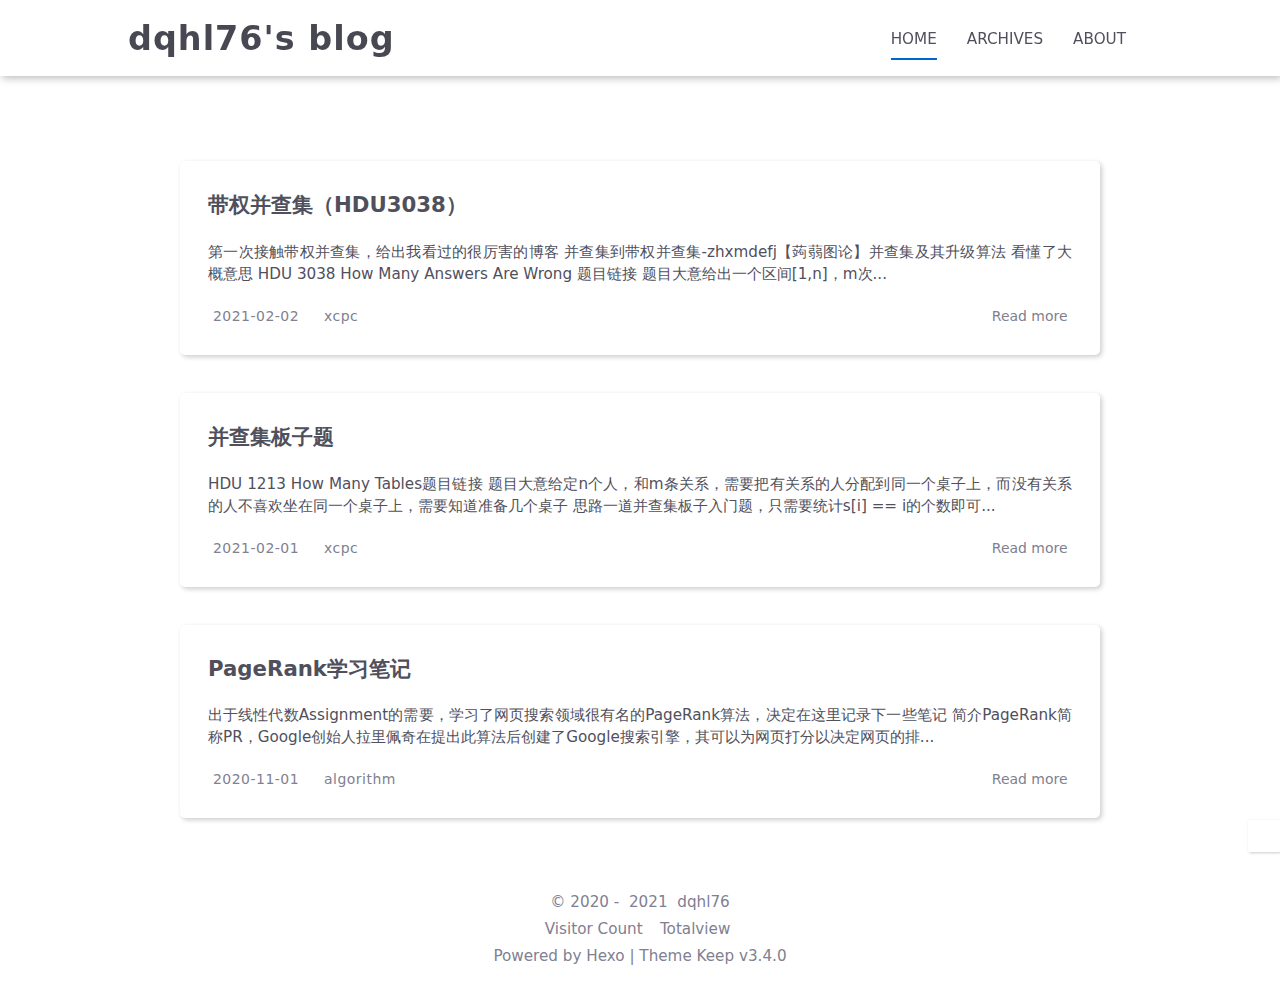
==== commit 369a9ebc: "Site updated: 2021-02-03 10:00:27" ====
--- a/index.html
+++ b/index.html
@@ -219,7 +219,7 @@
                             <a class="active"
                                href="/"
                             >
-                                首页
+                                HOME
                             </a>
                         </li>
                     
@@ -227,7 +227,7 @@
                             <a class=""
                                href="/archives"
                             >
-                                归档
+                                ARCHIVES
                             </a>
                         </li>
                     
@@ -235,7 +235,7 @@
                             <a class=""
                                href="/about"
                             >
-                                关于
+                                ABOUT
                             </a>
                         </li>
                     
@@ -262,17 +262,17 @@
             
                 <li class="drawer-menu-item flex-center">
                     <a class="active"
-                       href="/">首页</a>
+                       href="/">HOME</a>
                 </li>
             
                 <li class="drawer-menu-item flex-center">
                     <a class=""
-                       href="/archives">归档</a>
+                       href="/archives">ARCHIVES</a>
                 </li>
             
                 <li class="drawer-menu-item flex-center">
                     <a class=""
-                       href="/about">关于</a>
+                       href="/about">ABOUT</a>
                 </li>
             
         </ul>
@@ -332,7 +332,7 @@
         
     </div>
 
-    <a href="/2021/02/02/dai-quan-bcj/">阅读全文&nbsp;<i class="fas fa-angle-right"></i></a>
+    <a href="/2021/02/02/dai-quan-bcj/">Read more&nbsp;<i class="fas fa-angle-right"></i></a>
 </div>
 
             </li>
@@ -374,7 +374,7 @@
         
     </div>
 
-    <a href="/2021/02/01/bing-cha-ji/">阅读全文&nbsp;<i class="fas fa-angle-right"></i></a>
+    <a href="/2021/02/01/bing-cha-ji/">Read more&nbsp;<i class="fas fa-angle-right"></i></a>
 </div>
 
             </li>
@@ -417,7 +417,7 @@
         
     </div>
 
-    <a href="/2020/11/01/la-assignment/">阅读全文&nbsp;<i class="fas fa-angle-right"></i></a>
+    <a href="/2020/11/01/la-assignment/">Read more&nbsp;<i class="fas fa-angle-right"></i></a>
 </div>
 
             </li>
@@ -455,18 +455,18 @@
             <div class="website-count info-item">
                 
                     <span id="busuanzi_container_site_uv">
-                        访问人数&nbsp;<span id="busuanzi_value_site_uv"></span>&ensp;
+                        Visitor Count&nbsp;<span id="busuanzi_value_site_uv"></span>&ensp;
                     </span>
                 
                 
                     <span id="busuanzi_container_site_pv">
-                        总访问量&nbsp;<span id="busuanzi_value_site_pv"></span>
+                        Totalview&nbsp;<span id="busuanzi_value_site_pv"></span>
                     </span>
                 
             </div>
         
         <div class="theme-info info-item">
-            由 <a target="_blank" href="https://hexo.io">Hexo</a> 驱动&nbsp;|&nbsp;主题&nbsp;<a class="theme-version" target="_blank" href="https://github.com/XPoet/hexo-theme-keep">Keep v3.4.0</a>
+            Powered by <a target="_blank" href="https://hexo.io">Hexo</a>&nbsp;|&nbsp;Theme&nbsp;<a class="theme-version" target="_blank" href="https://github.com/XPoet/hexo-theme-keep">Keep v3.4.0</a>
         </div>
         
 
@@ -549,7 +549,7 @@
                 <input autocomplete="off"
                        autocorrect="off"
                        autocapitalize="off"
-                       placeholder="搜索..."
+                       placeholder="Search..."
                        spellcheck="false"
                        type="search"
                        class="search-input"
